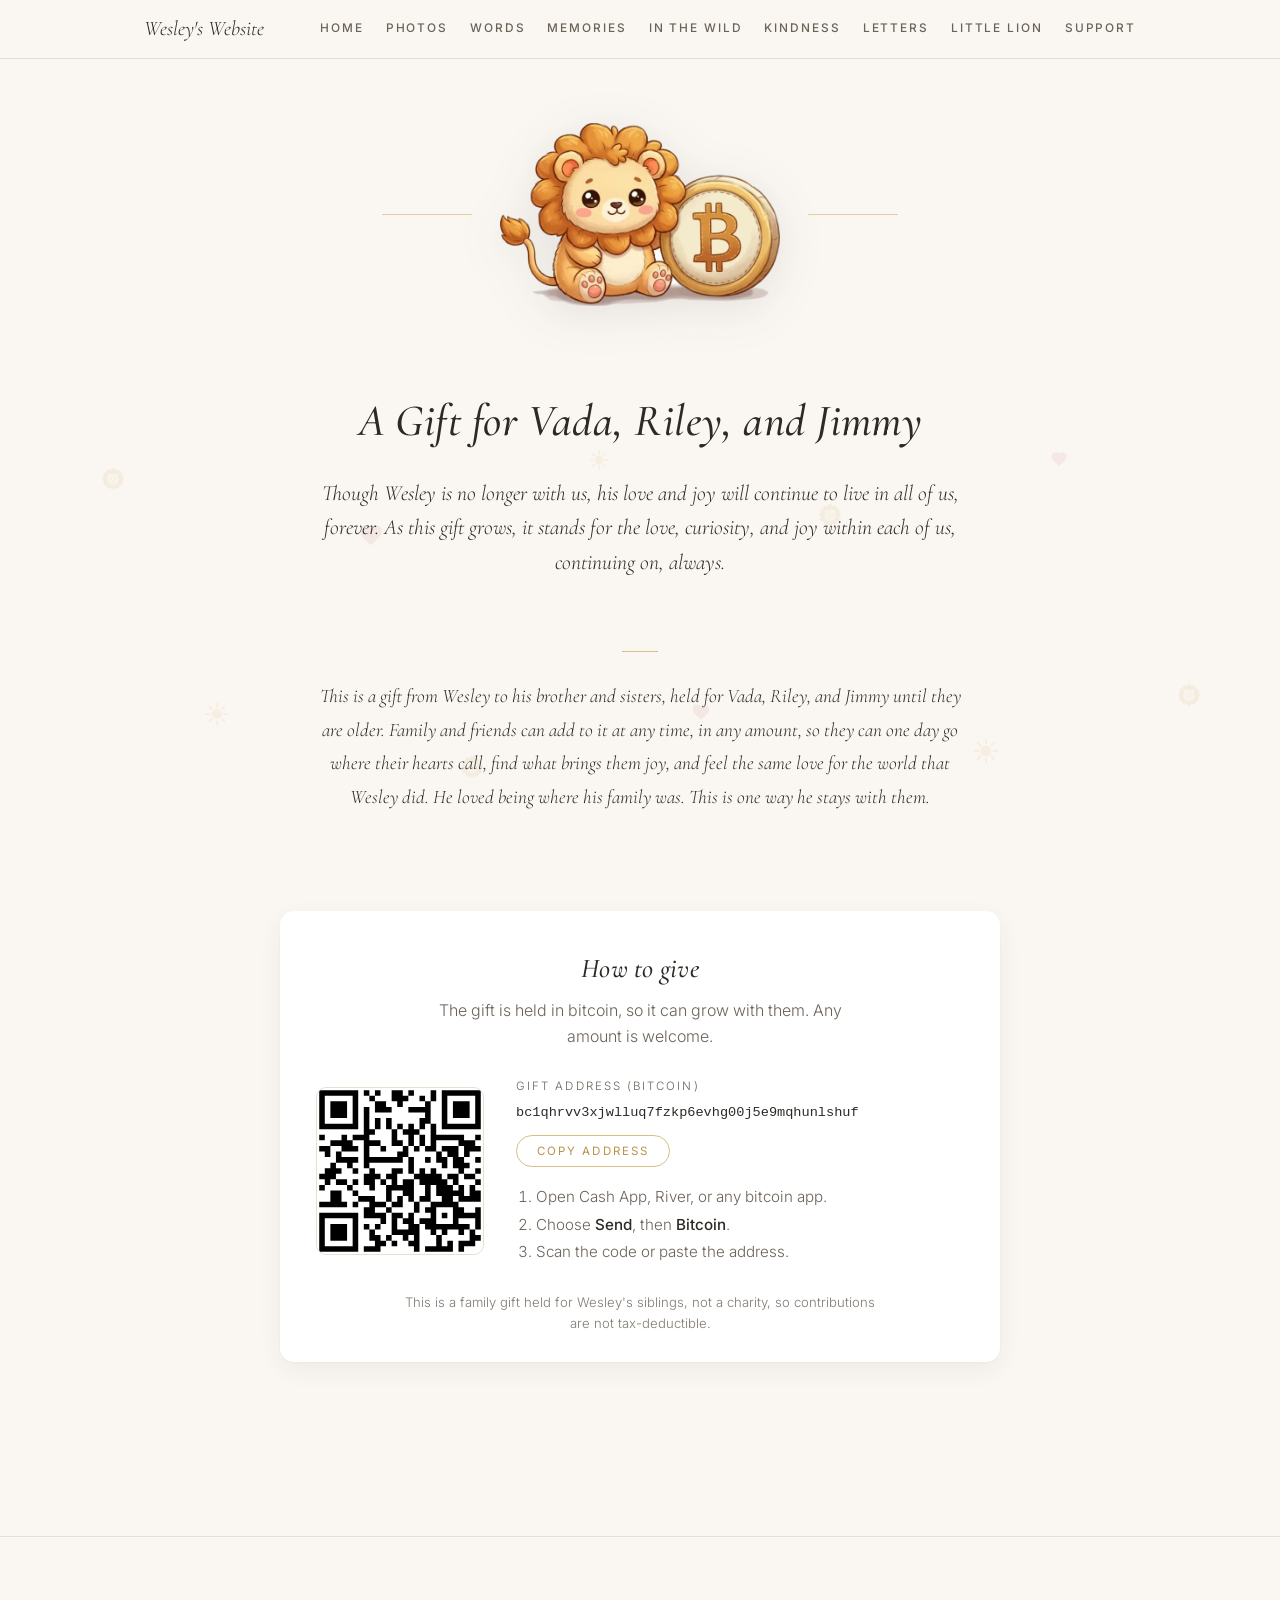
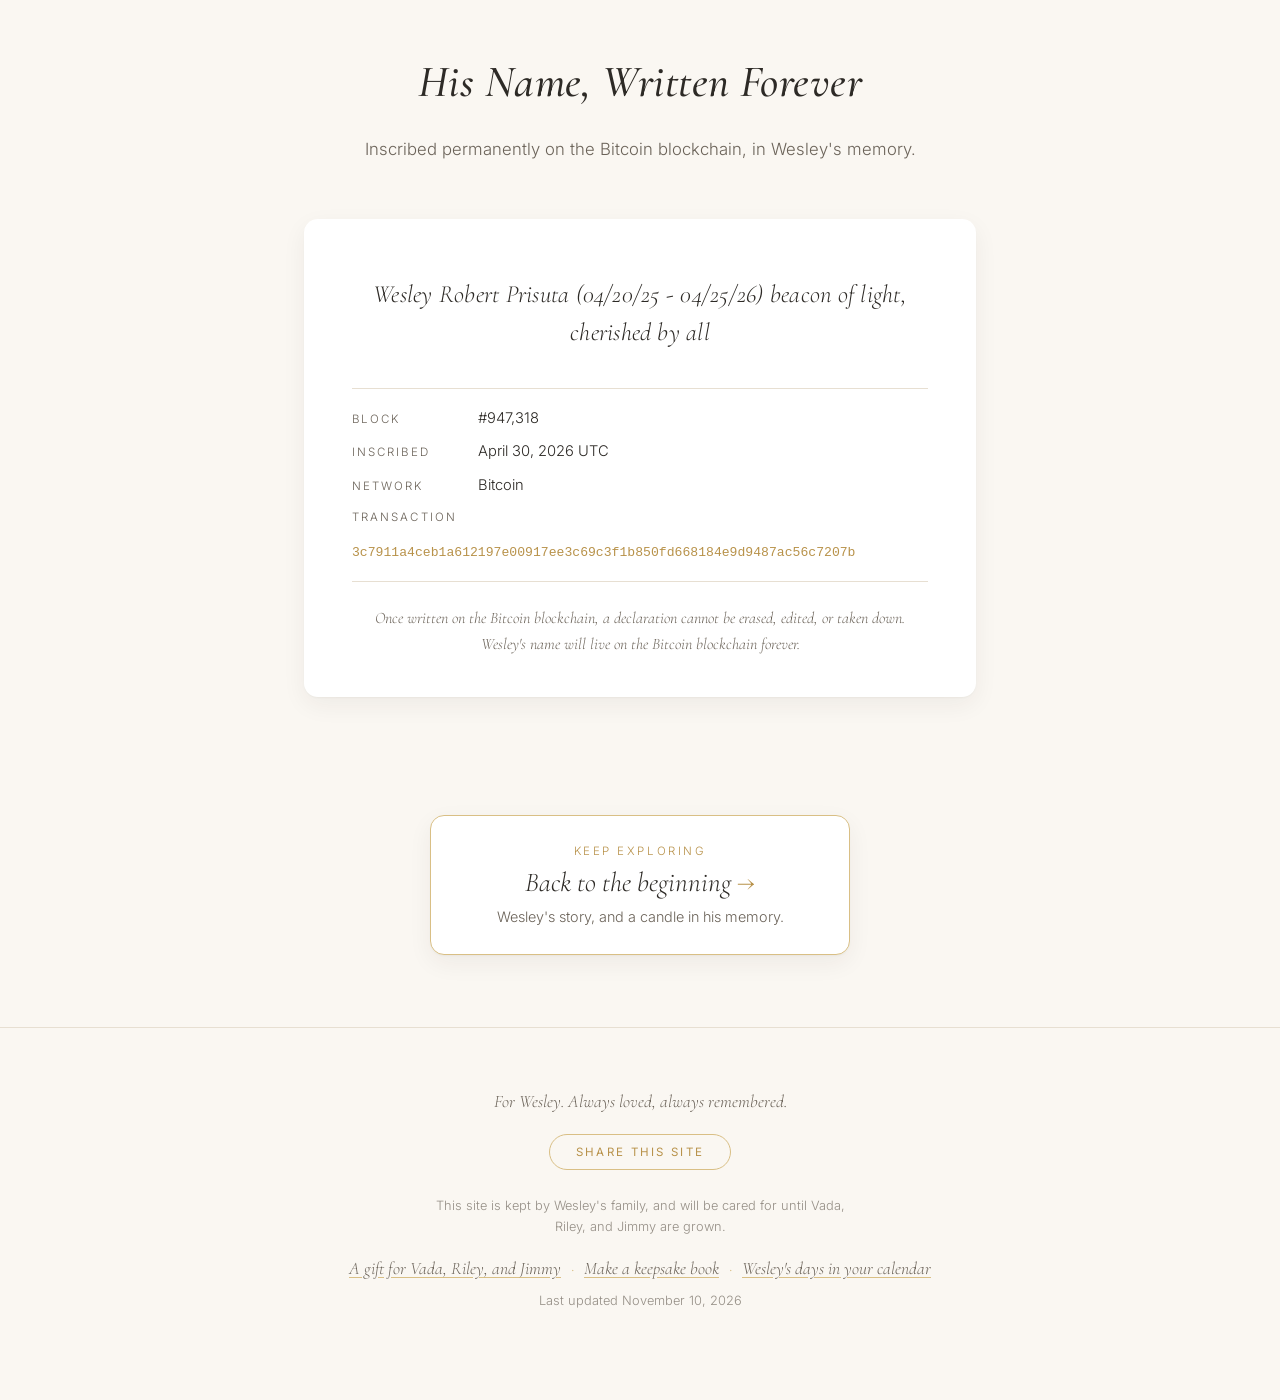
==== gift.html @ 619d04bd "Quiet the gift page and add kindness, letters, map, support, and keepsake - Wallet becomes 'A Gift f" ====
<!DOCTYPE html>
<html lang="en">
<head>
    <meta charset="UTF-8" />
    <meta name="viewport" content="width=device-width, initial-scale=1.0" />
    <title>A Gift for Vada, Riley, and Jimmy | Wesley's Website | In Loving Memory</title>
    <meta name="description" content="A gift from Wesley, held for his brother and sisters until they are older." />
    <!-- Family memorial with children's names: shared by link, kept out of search results. -->
    <meta name="robots" content="noindex, nofollow" />
    <link rel="icon" type="image/png" href="assets/favicon.png" />

    <!-- Open Graph (iMessage, Facebook, WhatsApp, etc.) -->
    <meta property="og:type" content="website" />
    <meta property="og:site_name" content="Wesley's Website" />
    <meta property="og:title" content="A Gift for Vada, Riley, and Jimmy | Wesley's Website | In Loving Memory" />
    <meta property="og:description" content="A gift from Wesley, held for his brother and sisters until they are older." />
    <meta property="og:image" content="https://wesleywallet.mcgreevyandrew.workers.dev/assets/og-image.png" />
    <meta property="og:image:width" content="1200" />
    <meta property="og:image:height" content="630" />
    <meta property="og:image:alt" content="A stuffed lion with the title Wesley's Website." />
    <meta property="og:url" content="https://wesleywallet.mcgreevyandrew.workers.dev/gift.html" />
    <meta name="twitter:card" content="summary_large_image" />
    <meta name="twitter:title" content="A Gift for Vada, Riley, and Jimmy | Wesley's Website | In Loving Memory" />
    <meta name="twitter:description" content="A gift from Wesley, held for his brother and sisters until they are older." />
    <meta name="twitter:image" content="https://wesleywallet.mcgreevyandrew.workers.dev/assets/og-image.png" />

    <link rel="preconnect" href="https://fonts.googleapis.com" />
    <link rel="preconnect" href="https://fonts.gstatic.com" crossorigin />
    <link href="https://fonts.googleapis.com/css2?family=Cormorant+Garamond:ital,wght@0,400;0,500;0,600;1,400;1,500&family=Inter:wght@300;400;500;600&display=swap" rel="stylesheet" />
    <link rel="stylesheet" href="styles.css" />
</head>
<body>
    <nav class="site-nav" aria-label="Site">
        <div class="site-nav-inner">
            <a class="site-nav-brand" href="index.html">Wesley's Website</a>
            <div class="site-nav-links">
                <a href="index.html" data-nav="home">Home</a>
                <a href="photos.html" data-nav="photos">Photos</a>
                <a href="words.html" data-nav="words">Words</a>
                <a href="memories.html" data-nav="memories">Memories</a>
                <a href="wild.html" data-nav="wild">In the Wild</a>
                <a href="kindness.html" data-nav="kindness">Kindness</a>
                <a href="letters.html" data-nav="letters">Letters</a>
                <a href="little-lion.html" data-nav="little-lion">Little Lion</a>
                <a href="support.html" data-nav="support">Support</a>
            </div>
        </div>
    </nav>

    <div class="lion-divider" aria-hidden="true">
        <img src="assets/logo.webp" alt="" class="lion-mark" />
    </div>

    <main class="page-main">
        <section id="gift-page" class="section wallet">
            <div class="container">
                <h2 class="section-title">A Gift for Vada, Riley, and Jimmy</h2>
                <p class="section-lede dedication">
                    Though Wesley is no longer with us, his love and joy will continue to live
                    in all of us, forever. As this gift grows, it stands for the love,
                    curiosity, and joy within each of us, continuing on, always.
                </p>
                <div class="wallet-purpose">
                    <p>
                        This is a gift from Wesley to his brother and sisters, held for Vada,
                        Riley, and Jimmy until they are older. Family and friends can add to it at
                        any time, in any amount, so they can one day go where their hearts call,
                        find what brings them joy, and feel the same love for the world that
                        Wesley did. He loved being where his family was. This is one way he stays
                        with them.
                    </p>
                </div>
                <p class="gift-count" id="gift-count" hidden></p>

                <div class="gift" id="gift">
                    <h3 class="gift-heading">How to give</h3>
                    <p class="gift-lede">
                        The gift is held in bitcoin, so it can grow with them. Any amount is welcome.
                    </p>
                    <div class="gift-body">
                        <a class="gift-qr" id="gift-qr" aria-label="Gift address QR code">
                            <span class="gift-qr-placeholder">QR code<br />coming soon</span>
                        </a>
                        <div class="gift-details">
                            <p class="gift-label">Gift address (bitcoin)</p>
                            <p class="gift-address" id="gift-address">The gift address will be added here soon.</p>
                            <button type="button" class="gift-copy" id="gift-copy" hidden>Copy address</button>
                            <ol class="gift-steps" id="gift-steps" hidden>
                                <li>Open Cash App, River, or any bitcoin app.</li>
                                <li>Choose <strong>Send</strong>, then <strong>Bitcoin</strong>.</li>
                                <li>Scan the code or paste the address.</li>
                            </ol>
                        </div>
                    </div>
                    <p class="gift-note">
                        This is a family gift held for Wesley's siblings, not a charity,
                        so contributions are not tax-deductible.
                    </p>
                </div>
            </div>
        </section>

        <section id="declaration" class="section declaration">
            <div class="container narrow">
                <h2 class="section-title">His Name, Written Forever</h2>
                <p class="section-lede">
                    Inscribed permanently on the Bitcoin blockchain, in Wesley's memory.
                </p>

                <div class="declaration-card">
                    <p class="declaration-text">
                        Wesley Robert Prisuta (04/20/25 - 04/25/26) beacon of light, cherished by all
                    </p>

                    <div class="declaration-meta">
                        <div class="meta-row">
                            <span class="meta-label">Block</span>
                            <span class="meta-value">#947,318</span>
                        </div>
                        <div class="meta-row">
                            <span class="meta-label">Inscribed</span>
                            <span class="meta-value">April 30, 2026 UTC</span>
                        </div>
                        <div class="meta-row">
                            <span class="meta-label">Network</span>
                            <span class="meta-value">Bitcoin</span>
                        </div>
                        <div class="meta-row">
                            <span class="meta-label">Transaction</span>
                            <a class="meta-value mono"
                               href="https://4evr.ink/tx/3c7911a4ceb1a612197e00917ee3c69c3f1b850fd668184e9d9487ac56c7207b"
                               target="_blank" rel="noopener">
                                3c7911a4ceb1a612197e00917ee3c69c3f1b850fd668184e9d9487ac56c7207b
                            </a>
                        </div>
                    </div>

                    <p class="declaration-note">
                        Once written on the Bitcoin blockchain, a declaration cannot be erased,
                        edited, or taken down. Wesley's name will live on the Bitcoin blockchain
                        forever.
                    </p>
                </div>
            </div>
        </section>

    </main>

    <nav class="next-page" aria-label="Next page">
        <a class="next-page-link" href="index.html">
            <span class="next-page-eyebrow">Keep exploring</span>
            <span class="next-page-title">Back to the beginning <span class="next-page-arrow" aria-hidden="true">&rarr;</span></span>
            <span class="next-page-text">Wesley's story, and a candle in his memory.</span>
        </a>
    </nav>

    <footer class="footer">
        <div class="container">
            <p>For Wesley. Always loved, always remembered.</p>
            <button type="button" class="share-btn" id="share-btn">Share this site</button>
            <p class="small about-site">
                This site is kept by Wesley's family, and will be cared for until
                Vada, Riley, and Jimmy are grown.
            </p>
            <p class="footer-links">
                <a href="gift.html">A gift for Vada, Riley, and Jimmy</a>
                <span aria-hidden="true">&middot;</span>
                <a href="keepsake.html">Make a keepsake book</a>
                <span aria-hidden="true">&middot;</span>
                <a href="assets/wesleys-days.ics" download>Wesley's days in your calendar</a>
            </p>
            <p class="small">Last updated November 10, 2026</p>
        </div>
    </footer>

    <div class="lightbox" id="lightbox" role="dialog" aria-label="Photo viewer" hidden>
        <button class="lightbox-close" id="lightbox-close" aria-label="Close photo">&times;</button>
        <img id="lightbox-img" alt="Wesley" />
    </div>

    <script src="assets/vendor/qrcode-generator-1.4.4.js"></script>
    <script src="script.js"></script>
</body>
</html>
---- styles.css ----
:root {
    --bg: #faf7f2;
    --bg-soft: #f3ede4;
    --ink: #2d2a26;
    --ink-soft: #6b6359;
    --line: #e7dfd2;
    --gold: #b8924a;
    --gold-soft: #d9bf85;
    --sage: #8a9a82;
    --shadow: 0 1px 2px rgba(45, 42, 38, 0.04), 0 8px 24px rgba(45, 42, 38, 0.06);
    --radius: 14px;
}

* {
    box-sizing: border-box;
}

html, body {
    margin: 0;
    padding: 0;
}

@media (prefers-reduced-motion: no-preference) {
    html {
        scroll-behavior: smooth;
    }
}

body {
    font-family: 'Inter', -apple-system, BlinkMacSystemFont, sans-serif;
    font-weight: 300;
    color: var(--ink);
    background: var(--bg);
    line-height: 1.6;
    -webkit-font-smoothing: antialiased;
    -moz-osx-font-smoothing: grayscale;
}

/* ---------- Floating background ---------- */
.floating-bg {
    position: fixed;
    inset: 0;
    overflow: hidden;
    pointer-events: none;
    z-index: 0;
}

.float-item {
    position: absolute;
    left: var(--x);
    top: var(--y);
    width: var(--s, 22px);
    height: var(--s, 22px);
    font-size: var(--s, 22px);
    color: var(--col, var(--gold-soft));
    opacity: 0.09;
    line-height: 1;
    display: flex;
    align-items: center;
    justify-content: center;
    animation: floatGently var(--r, 20s) ease-in-out infinite;
    animation-delay: var(--d, 0s);
}

.float-item svg {
    width: 100%;
    height: 100%;
    fill: currentColor;
}

.float-lion  { --col: #b8852a; }
.float-sun   { --col: #d9932f; }
.float-heart { --col: #c97070; opacity: 0.1; }

@keyframes floatGently {
    0%, 100% { transform: translate(0, 0) rotate(-4deg); }
    50%      { transform: translate(8px, -18px) rotate(4deg); }
}

@media (prefers-reduced-motion: reduce) {
    .float-item { animation: none; }
}

/* Keep content above the floating background */
.hero,
.lion-divider,
main,
.next-page,
.footer {
    position: relative;
    z-index: 1;
}

h1, h2, h3 {
    font-family: 'Cormorant Garamond', Georgia, serif;
    font-weight: 500;
    letter-spacing: 0.01em;
    margin: 0;
}

a {
    color: var(--gold);
    text-decoration: none;
}

a:hover {
    color: var(--ink);
}

.container {
    width: 100%;
    max-width: 1040px;
    margin: 0 auto;
    padding: 0 24px;
}

.container.narrow {
    max-width: 720px;
}

/* ---------- Hero ---------- */
.hero {
    min-height: 92vh;
    display: flex;
    align-items: center;
    justify-content: center;
    text-align: center;
    background:
        radial-gradient(ellipse at 50% 30%, #fff 0%, var(--bg) 60%),
        var(--bg);
    padding: 80px 24px;
    position: relative;
}

.hero-inner {
    max-width: 640px;
}

.lion-divider {
    display: flex;
    align-items: center;
    justify-content: center;
    gap: 28px;
    padding: 64px 24px;
    background: var(--bg);
}

.lion-divider::before,
.lion-divider::after {
    content: "";
    flex: 0 1 90px;
    height: 1px;
    background: var(--gold-soft);
    opacity: 0.7;
}

.lion-mark {
    display: block;
    width: 280px;
    max-width: 80vw;
    height: auto;
    flex: 0 0 auto;
    filter: drop-shadow(0 8px 22px rgba(45, 42, 38, 0.1));
}

@media (max-width: 600px) {
    .lion-divider { padding: 48px 16px; gap: 18px; }
    .lion-mark { width: 220px; }
    .lion-divider::before,
    .lion-divider::after { flex: 0 1 30px; }
}

.hero-photo {
    width: 100%;
    max-width: 320px;
    margin: 0 auto 36px;
    border-radius: var(--radius);
    overflow: hidden;
    box-shadow: 0 12px 36px rgba(45, 42, 38, 0.14), 0 2px 6px rgba(45, 42, 38, 0.06);
    background: var(--bg-soft);
}

.hero-photo img {
    display: block;
    width: 100%;
    height: auto;
}

@media (max-width: 600px) {
    .hero-photo { max-width: 240px; margin-bottom: 28px; }
}

.brand-mark {
    text-transform: uppercase;
    letter-spacing: 0.32em;
    font-size: 0.92rem;
    font-weight: 500;
    color: var(--gold);
    margin: 0 0 36px;
}

.eyebrow {
    text-transform: uppercase;
    letter-spacing: 0.28em;
    font-size: 0.78rem;
    color: var(--ink-soft);
    margin: 0 0 18px;
}

@media (max-width: 600px) {
    .brand-mark { font-size: 0.82rem; letter-spacing: 0.28em; margin-bottom: 28px; }
}

.name {
    font-size: clamp(3.4rem, 10vw, 6rem);
    font-style: italic;
    color: var(--ink);
    line-height: 1;
    margin: 0 0 22px;
}

.dates {
    font-family: 'Cormorant Garamond', serif;
    font-size: 1.4rem;
    color: var(--ink-soft);
    margin: 0 0 18px;
    letter-spacing: 0.04em;
}

.dash {
    display: inline-block;
    margin: 0 14px;
    color: var(--gold);
}

.age {
    font-style: italic;
    color: var(--ink-soft);
    font-size: 1.05rem;
    margin: 0;
}

.scroll-cue {
    position: absolute;
    bottom: 36px;
    left: 50%;
    transform: translateX(-50%);
    color: var(--gold);
    font-size: 1.4rem;
    opacity: 0.7;
    animation: float 2.4s ease-in-out infinite;
}

@keyframes float {
    0%, 100% { transform: translate(-50%, 0); }
    50% { transform: translate(-50%, 8px); }
}

/* ---------- Sections ---------- */
.section {
    padding: 110px 0;
    border-top: 1px solid var(--line);
}

.section-title {
    font-size: clamp(2rem, 5vw, 2.8rem);
    font-style: italic;
    text-align: center;
    margin-bottom: 18px;
}

.section-lede {
    text-align: center;
    color: var(--ink-soft);
    max-width: 580px;
    margin: 0 auto 56px;
    font-size: 1.05rem;
}

.section-lede.dedication {
    font-family: 'Cormorant Garamond', Georgia, serif;
    font-style: italic;
    font-size: 1.35rem;
    line-height: 1.6;
    color: var(--ink);
    max-width: 660px;
    margin-bottom: 64px;
}

/* ---------- Gift ---------- */
.wallet-purpose {
    max-width: 680px;
    margin: 36px auto 64px;
    text-align: center;
    padding: 8px 8px 32px;
    position: relative;
}

.wallet-purpose::before {
    content: "";
    display: block;
    width: 36px;
    height: 1px;
    background: var(--gold-soft);
    margin: 0 auto 28px;
}

.wallet-purpose p {
    font-family: 'Cormorant Garamond', Georgia, serif;
    font-style: italic;
    font-size: 1.2rem;
    line-height: 1.75;
    color: var(--ink);
    margin: 0;
}

.wallet-purpose strong {
    color: var(--gold);
    font-weight: 500;
}

.gift-count {
    text-align: center;
    margin: -36px 0 48px;
    font-family: 'Cormorant Garamond', Georgia, serif;
    font-style: italic;
    font-size: 1.2rem;
    color: var(--gold);
}

/* ---------- Gallery ---------- */
.gallery {
    background: var(--bg-soft);
}

.photo-grid {
    display: flex;
    align-items: flex-start;
    gap: 18px;
}

.photo-col {
    flex: 1 1 0;
    min-width: 0;
    display: flex;
    flex-direction: column;
    gap: 20px;
}

@media (max-width: 720px) {
    .photo-grid { gap: 12px; }
    .photo-col { gap: 14px; }
}

.photo-count {
    text-align: center;
    margin: -8px 0 28px;
    font-family: 'Cormorant Garamond', Georgia, serif;
    font-style: italic;
    font-size: 1.15rem;
    color: var(--gold);
}

.photo {
    position: relative;
    margin: 0;
    cursor: zoom-in;
    border-radius: var(--radius);
    overflow: hidden;
    background: #fff;
    box-shadow: var(--shadow);
    display: block;
    transition: transform 0.35s ease, box-shadow 0.35s ease;
    transform-origin: center;
}

.photo img,
.photo video {
    width: 100%;
    height: auto;
    display: block;
}

.photo--video {
    background: #000;
}

/* Vary tilt and corner shape so the wall feels organic, not gridded */
.photo.v1 { transform: rotate(-3deg);   border-radius: 18px; }
.photo.v2 { transform: rotate(1.6deg);  border-radius: 6px; }
.photo.v3 { transform: rotate(-1.4deg); aspect-ratio: 1 / 1; border-radius: 50%; }
.photo.v4 { transform: rotate(3.6deg);  border-radius: 14px 32px 14px 32px; }
.photo.v5 { transform: rotate(-2.6deg); border-radius: 28px; }
.photo.v6 { transform: rotate(1deg);    border-radius: 8px; }
.photo.v7 { transform: rotate(-3.4deg); aspect-ratio: 1 / 1; border-radius: 50%; }
.photo.v8 { transform: rotate(2.8deg);  border-radius: 32px 8px 32px 8px; }

/* Circular tiles: make the image fill the square and bias the crop toward
   the upper-middle so most faces stay inside the circle */
.photo.v3 img,
.photo.v3 video,
.photo.v7 img,
.photo.v7 video {
    width: 100%;
    height: 100%;
    object-fit: cover;
    object-position: center 30%;
}

/* Lift and straighten on hover so the photo is easier to see */
.photo-grid .photo:hover {
    transform: rotate(0) scale(1.04);
    box-shadow: 0 18px 38px rgba(45, 42, 38, 0.18);
    z-index: 5;
    position: relative;
}

.photo.is-missing {
    display: none;
}

.gallery-empty {
    text-align: center;
    color: var(--ink-soft);
    font-family: 'Cormorant Garamond', Georgia, serif;
    font-style: italic;
    font-size: 1.1rem;
    padding: 48px 0;
}

/* ---------- Featured photo (framed, above the wall) ---------- */
.featured-photo {
    max-width: 640px;
    margin: 160px auto 72px;
}

.featured-photo-frame img {
    cursor: zoom-in;
}

.featured-photo-frame {
    position: relative;
    background: #fff;
    padding: 16px;
    border-radius: 4px;
    box-shadow:
        0 2px 4px rgba(45, 42, 38, 0.06),
        0 24px 56px rgba(45, 42, 38, 0.18);
}

.featured-photo-frame::before {
    content: "";
    position: absolute;
    inset: 8px;
    border: 1px solid var(--gold-soft);
    pointer-events: none;
    border-radius: 2px;
}

.featured-photo-frame img {
    display: block;
    width: 100%;
    height: auto;
    border-radius: 2px;
}

@media (max-width: 600px) {
    .featured-photo { margin-top: 56px; }
    .featured-photo-frame { padding: 12px; }
    .featured-photo-frame::before { inset: 6px; }
}

/* ---------- Story / Memories ---------- */
.story-placeholder {
    text-align: center;
    color: var(--ink-soft);
    font-style: italic;
    font-family: 'Cormorant Garamond', serif;
    font-size: 1.2rem;
    padding: 60px 20px;
    border: 1px dashed var(--line);
    border-radius: var(--radius);
}

.story-content {
    font-family: 'Cormorant Garamond', Georgia, serif;
    font-size: 1.25rem;
    line-height: 1.75;
    color: var(--ink);
}

.story-content p {
    margin: 0 0 1.4em;
}

.story-content p:first-of-type::first-letter {
    font-size: 3.2rem;
    float: left;
    line-height: 1;
    padding: 6px 10px 0 0;
    color: var(--gold);
    font-style: italic;
}

/* ---------- Eulogy ---------- */
.eulogy-content {
    background: #fff;
    padding: 56px 56px 48px;
    border-radius: var(--radius);
    box-shadow: var(--shadow);
    font-family: 'Cormorant Garamond', Georgia, serif;
    font-size: 1.2rem;
    line-height: 1.8;
    color: var(--ink);
}

.eulogy-content p {
    margin: 0 0 1.4em;
}

.eulogy-opener {
    font-style: italic;
    font-size: 2rem;
    color: var(--gold);
    text-align: center;
    margin: 0 0 1.6em !important;
    letter-spacing: 0.04em;
}

.eulogy-shift {
    font-style: italic;
    font-size: 1.35rem;
    color: var(--gold);
    margin-top: 1.8em !important;
    margin-bottom: 0.6em !important;
}

.eulogy-signoff {
    text-align: right;
    font-style: italic;
    color: var(--ink-soft);
    margin-top: 2.4em !important;
    line-height: 1.5;
}

@media (max-width: 600px) {
    .eulogy-content {
        padding: 36px 28px 32px;
        font-size: 1.08rem;
        line-height: 1.75;
    }
    .eulogy-opener { font-size: 1.6rem; }
    .eulogy-shift { font-size: 1.2rem; }
}

/* ---------- Reading (Grief Is Like Glitter) ---------- */
.reading-content {
    background: #fff;
    padding: 56px 56px 48px;
    border-radius: var(--radius);
    box-shadow: var(--shadow);
    font-family: 'Cormorant Garamond', Georgia, serif;
    font-size: 1.2rem;
    line-height: 1.85;
    color: var(--ink);
}

.reading-content p {
    margin: 0 0 1.4em;
}

.reading-signoff {
    text-align: center;
    font-style: italic;
    color: var(--gold);
    font-size: 1.15rem;
    margin-top: 2.4em !important;
    line-height: 1.55;
}

/* Poem variant of the reading card */
.reading-poem {
    text-align: center;
}

.reading-poem p {
    margin: 0 0 1.8em;
    line-height: 1.75;
}

.reading-poem .refrain {
    color: var(--gold);
    font-style: italic;
}

@media (max-width: 600px) {
    .reading-content {
        padding: 36px 28px 32px;
        font-size: 1.08rem;
        line-height: 1.8;
    }
    .reading-signoff { font-size: 1.05rem; }
}

/* ---------- Declaration ---------- */
.declaration-card {
    background: #fff;
    border-radius: var(--radius);
    padding: 48px 48px 40px;
    box-shadow: var(--shadow);
}

.declaration-text {
    font-family: 'Cormorant Garamond', Georgia, serif;
    font-style: italic;
    font-size: 1.55rem;
    line-height: 1.55;
    color: var(--ink);
    text-align: center;
    margin: 8px 0 36px;
    letter-spacing: 0.01em;
}

@media (max-width: 600px) {
    .declaration-text {
        font-size: 1.25rem;
    }
}

.declaration-meta {
    border-top: 1px solid var(--line);
    border-bottom: 1px solid var(--line);
    padding: 18px 0;
    display: flex;
    flex-direction: column;
    gap: 10px;
    margin-bottom: 24px;
}

.meta-row {
    display: flex;
    gap: 16px;
    align-items: baseline;
    flex-wrap: wrap;
}

.meta-label {
    font-size: 0.72rem;
    text-transform: uppercase;
    letter-spacing: 0.18em;
    color: var(--ink-soft);
    flex-shrink: 0;
    min-width: 110px;
}

.meta-value {
    font-size: 0.92rem;
    color: var(--ink);
    word-break: break-all;
}

.meta-value.mono {
    font-family: 'SF Mono', Menlo, Consolas, monospace;
    font-size: 0.82rem;
    color: var(--gold);
}

.meta-value.mono:hover {
    color: var(--ink);
}

.declaration-note {
    font-family: 'Cormorant Garamond', Georgia, serif;
    font-style: italic;
    font-size: 1rem;
    color: var(--ink-soft);
    text-align: center;
    margin: 0;
    line-height: 1.6;
}

@media (max-width: 600px) {
    .declaration-card {
        padding: 32px 24px 28px;
    }
    .declaration-text {
        font-size: 1.1rem;
    }
}

/* ---------- Light a candle ---------- */
.candle-stage {
    display: flex;
    justify-content: center;
    margin: 48px 0 8px;
    position: relative;
}

.candle-btn {
    background: none;
    border: 0;
    padding: 0;
    cursor: pointer;
    position: relative;
    transition: transform 0.2s ease;
    border-radius: 6px;
}

.candle-btn:hover {
    transform: translateY(-2px);
}

.candle-btn:focus-visible {
    outline: 2px solid var(--gold);
    outline-offset: 6px;
}

.candle-svg {
    width: 110px;
    height: 200px;
    display: block;
    position: relative;
    z-index: 1;
}

.candle-flame {
    opacity: 0;
    transform-origin: 40px 38px;
    transform: scale(0.5);
    transition: opacity 0.6s ease, transform 0.6s ease;
}

.candle-btn.lit .candle-flame {
    opacity: 1;
    transform: scale(1);
    animation: flameFlicker 2.6s ease-in-out infinite;
}

.candle-btn.lit::before {
    content: "";
    position: absolute;
    inset: -60px -60px 40px;
    background: radial-gradient(circle at 50% 30%, rgba(255, 184, 74, 0.32), transparent 65%);
    pointer-events: none;
    z-index: 0;
    animation: glowPulse 4s ease-in-out infinite;
}

@keyframes flameFlicker {
    0%, 100% { transform: scale(1) rotate(-1deg); }
    25%      { transform: scale(1.05, 1.08) rotate(1.5deg); }
    50%      { transform: scale(0.97, 0.98) rotate(-1deg); }
    75%      { transform: scale(1.04, 1.05) rotate(2deg); }
}

@keyframes glowPulse {
    0%, 100% { opacity: 0.9; }
    50%      { opacity: 0.6; }
}

@media (prefers-reduced-motion: reduce) {
    .candle-btn.lit .candle-flame,
    .candle-btn.lit::before { animation: none; }
}

.candle-status {
    text-align: center;
    font-family: 'Cormorant Garamond', Georgia, serif;
    font-style: italic;
    color: var(--ink-soft);
    font-size: 1.15rem;
    margin: 24px 0 0;
}

.candle-btn.lit ~ .candle-status,
.candle-status.is-lit {
    color: var(--gold);
}

.candle-count {
    text-align: center;
    margin: 12px 0 0;
    color: var(--ink-soft);
    font-family: 'Cormorant Garamond', Georgia, serif;
    font-style: italic;
    font-size: 1.05rem;
    letter-spacing: 0.01em;
}

.candle-count-number {
    color: var(--gold);
    font-weight: 500;
    font-size: 1.15rem;
}

/* ---------- Letters for Later ---------- */
.letters-list {
    display: grid;
    gap: 18px;
    margin-top: 36px;
}

.letter-card {
    background: #fff;
    border: 1px solid var(--line);
    border-radius: var(--radius);
    padding: 32px;
    box-shadow: var(--shadow);
    position: relative;
}

.letter-card.locked {
    background: var(--bg-soft);
    text-align: center;
    border-style: dashed;
    border-color: var(--gold-soft);
}

.letter-meta {
    font-size: 0.72rem;
    text-transform: uppercase;
    letter-spacing: 0.2em;
    color: var(--ink-soft);
    margin: 0 0 8px;
}

.letter-title {
    font-family: 'Cormorant Garamond', Georgia, serif;
    font-style: italic;
    font-size: 1.7rem;
    color: var(--ink);
    margin: 0 0 16px;
    font-weight: 500;
}

.letter-seal {
    font-size: 2.6rem;
    color: var(--gold);
    line-height: 1;
    margin-bottom: 14px;
}

.letter-countdown {
    font-family: 'Cormorant Garamond', Georgia, serif;
    font-style: italic;
    color: var(--gold);
    font-size: 1.05rem;
    margin: 0;
}

.letter-countdown-small {
    color: var(--ink-soft);
    font-size: 0.9rem;
    margin: 4px 0 0;
}

.letter-body {
    font-family: 'Cormorant Garamond', Georgia, serif;
    font-size: 1.18rem;
    line-height: 1.75;
    color: var(--ink);
    white-space: pre-line;
    margin: 0;
}

.letter-signature {
    font-style: italic;
    color: var(--ink-soft);
    margin: 18px 0 0;
    text-align: right;
    font-family: 'Cormorant Garamond', Georgia, serif;
}

.letters-empty {
    text-align: center;
    color: var(--ink-soft);
    font-style: italic;
    font-family: 'Cormorant Garamond', Georgia, serif;
    font-size: 1.05rem;
    padding: 40px 0;
    margin: 0;
}

.letters-empty code {
    font-family: 'SF Mono', Menlo, Consolas, monospace;
    font-size: 0.85em;
    background: var(--bg-soft);
    padding: 2px 6px;
    border-radius: 4px;
}

/* ---------- Memory Wall ---------- */
.memory-list {
    display: grid;
    gap: 18px;
    margin-bottom: 56px;
}

.memory-list:empty {
    display: none;
}

.memory-card {
    background: #fff;
    border-radius: var(--radius);
    padding: 24px 28px;
    box-shadow: var(--shadow);
}

.memory-author {
    font-family: 'Cormorant Garamond', Georgia, serif;
    font-style: italic;
    font-size: 1.25rem;
    color: var(--gold);
    margin: 0 0 10px;
}

.memory-body {
    font-family: 'Cormorant Garamond', Georgia, serif;
    font-size: 1.12rem;
    line-height: 1.7;
    color: var(--ink);
    margin: 0;
}

.memory-date {
    font-size: 0.72rem;
    text-transform: uppercase;
    letter-spacing: 0.18em;
    color: var(--ink-soft);
    margin: 14px 0 0;
}

.memory-form {
    background: #fff;
    padding: 32px;
    border-radius: var(--radius);
    box-shadow: var(--shadow);
    display: grid;
    gap: 18px;
}

.memory-form label {
    display: grid;
    gap: 6px;
}

.memory-form label > span {
    font-size: 0.72rem;
    text-transform: uppercase;
    letter-spacing: 0.18em;
    color: var(--ink-soft);
}

.memory-form input,
.memory-form textarea,
.memory-form select {
    font-family: inherit;
    font-size: 1rem;
    padding: 12px 14px;
    border: 1px solid var(--line);
    border-radius: 6px;
    background: var(--bg);
    color: var(--ink);
    resize: vertical;
    width: 100%;
}

.memory-form input:focus,
.memory-form textarea:focus,
.memory-form select:focus {
    outline: none;
    border-color: var(--gold);
    box-shadow: 0 0 0 3px rgba(184, 146, 74, 0.15);
}

.memory-form button {
    font-family: 'Inter', sans-serif;
    font-size: 0.78rem;
    padding: 14px 32px;
    background: var(--gold);
    color: #fff;
    border: 0;
    border-radius: 999px;
    cursor: pointer;
    letter-spacing: 0.22em;
    text-transform: uppercase;
    justify-self: center;
    transition: background 0.2s ease, transform 0.1s ease;
    font-weight: 500;
}

.memory-form button:hover:not(:disabled) {
    background: var(--ink);
}

.memory-form button:active {
    transform: scale(0.98);
}

.memory-form button:disabled {
    opacity: 0.5;
    cursor: not-allowed;
}

.form-note {
    text-align: center;
    color: var(--ink-soft);
    font-size: 0.85rem;
    margin: 0;
    font-style: italic;
    font-family: 'Cormorant Garamond', Georgia, serif;
}

.form-pending,
.form-success {
    text-align: center;
    color: var(--ink-soft);
    font-family: 'Cormorant Garamond', Georgia, serif;
    font-style: italic;
    font-size: 1.2rem;
    padding: 28px;
    background: var(--bg-soft);
    border-radius: var(--radius);
    margin: 0;
}

.form-success {
    color: var(--sage);
}

/* ---------- Sunsets for Wesley ---------- */
.sunsets {
    background:
        linear-gradient(180deg, rgba(244, 196, 140, 0.16) 0%, rgba(232, 160, 120, 0.08) 55%, transparent 100%);
}

.sunset-count {
    text-align: center;
    font-family: 'Cormorant Garamond', Georgia, serif;
    font-style: italic;
    font-size: 1.15rem;
    color: var(--gold);
    margin: -32px 0 32px;
}

.sunset-grid {
    display: grid;
    grid-template-columns: repeat(auto-fit, minmax(180px, 220px));
    justify-content: center;
    gap: 8px;
    max-width: 920px;
    margin: 0 auto;
}

.sunset {
    margin: 0;
    aspect-ratio: 1 / 1;
    overflow: hidden;
    border-radius: 8px;
    background: var(--bg-soft);
    box-shadow: var(--shadow);
}

.sunset img {
    width: 100%;
    height: 100%;
    object-fit: cover;
    display: block;
    cursor: zoom-in;
    transition: transform 0.4s ease;
}

.sunset:hover img {
    transform: scale(1.05);
}

.sunset.is-missing {
    display: none;
}

.sunset-empty {
    text-align: center;
    color: var(--ink-soft);
    font-family: 'Cormorant Garamond', Georgia, serif;
    font-style: italic;
    font-size: 1.1rem;
    margin: 0;
}

.sunset-empty[hidden] {
    display: none;
}

@media (max-width: 600px) {
    .sunset-grid { grid-template-columns: repeat(2, 1fr); gap: 6px; }
    .sunset { border-radius: 6px; }
}

.form-success p {
    margin: 0 0 10px;
}

.form-fallback {
    font-family: 'Inter', sans-serif;
    font-style: normal;
    font-size: 0.88rem;
    color: var(--ink-soft);
}

.form-address {
    color: var(--ink);
    word-break: break-all;
}

.form-success .gift-copy {
    margin: 6px 0 0;
}

/* ---------- Add to Wesley's Gift ---------- */
.gift {
    max-width: 720px;
    margin: 0 auto 64px;
    background: #fff;
    border-radius: var(--radius);
    box-shadow: var(--shadow);
    padding: 36px 36px 28px;
    text-align: center;
}

.gift-heading {
    font-family: 'Cormorant Garamond', Georgia, serif;
    font-style: italic;
    font-size: 1.7rem;
    color: var(--ink);
    margin: 0 0 8px;
}

.gift-lede {
    color: var(--ink-soft);
    margin: 0 auto 28px;
    max-width: 460px;
}

.gift-body {
    display: flex;
    gap: 32px;
    align-items: center;
    justify-content: center;
    text-align: left;
}

.gift-qr {
    flex: 0 0 168px;
    width: 168px;
    height: 168px;
    border-radius: 10px;
    background: var(--bg);
    border: 1px solid var(--line);
    display: flex;
    align-items: center;
    justify-content: center;
    overflow: hidden;
}

.gift-qr svg {
    width: 100%;
    height: 100%;
    display: block;
}

.gift-qr-placeholder {
    font-family: 'Cormorant Garamond', Georgia, serif;
    font-style: italic;
    color: var(--ink-soft);
    text-align: center;
    line-height: 1.4;
}

.gift-details {
    flex: 1 1 auto;
    min-width: 0;
}

.gift-label {
    font-size: 0.72rem;
    text-transform: uppercase;
    letter-spacing: 0.18em;
    color: var(--ink-soft);
    margin: 0 0 6px;
}

.gift-address {
    font-family: 'Cormorant Garamond', Georgia, serif;
    font-style: italic;
    color: var(--ink-soft);
    font-size: 1.05rem;
    margin: 0 0 12px;
    word-break: break-all;
}

.gift-address.is-set {
    font-family: 'SF Mono', Menlo, Consolas, monospace;
    font-style: normal;
    font-size: 0.85rem;
    color: var(--ink);
}

.gift-copy {
    font-family: 'Inter', sans-serif;
    font-size: 0.72rem;
    letter-spacing: 0.18em;
    text-transform: uppercase;
    color: var(--gold);
    background: none;
    border: 1px solid var(--gold-soft);
    border-radius: 999px;
    padding: 8px 20px;
    cursor: pointer;
    margin-bottom: 16px;
    transition: all 0.2s ease;
}

.gift-copy:hover {
    background: var(--gold);
    border-color: var(--gold);
    color: #fff;
}

.gift-steps {
    margin: 0;
    padding-left: 20px;
    color: var(--ink-soft);
    font-size: 0.95rem;
    line-height: 1.8;
}

.gift-steps strong {
    color: var(--ink);
    font-weight: 500;
}

.gift-note {
    margin: 26px auto 0;
    max-width: 480px;
    font-size: 0.82rem;
    color: var(--ink-soft);
    opacity: 0.85;
}

@media (max-width: 600px) {
    .gift { padding: 28px 20px 22px; }
    .gift-body { flex-direction: column; text-align: center; gap: 20px; }
    .gift-steps { text-align: left; display: inline-block; }
}

/* ---------- Submission forms (shared) ---------- */
/* Keep in-page jumps from landing under the sticky menu */
section,
.form-success {
    scroll-margin-top: 90px;
}

.hp-field {
    position: absolute;
    left: -9999px;
    width: 1px;
    height: 1px;
    opacity: 0;
}

.form-note.form-error {
    color: #a85a4a;
}

.memory-form label > span em {
    text-transform: none;
    letter-spacing: 0;
    font-style: italic;
    opacity: 0.8;
}

.upload-form .sunset-pick {
    min-height: 200px;
}

.upload-lede {
    text-align: center;
    color: var(--ink-soft);
    margin: -6px 0 0;
}

#photo-form {
    max-width: 560px;
    margin: 72px auto 0;
}

.sunset-form {
    max-width: 560px;
    margin: 48px auto 0;
}

.sunset-form-title {
    font-family: 'Cormorant Garamond', Georgia, serif;
    font-style: italic;
    font-size: 1.6rem;
    text-align: center;
    margin: 0;
}

.sunset-pick {
    position: relative;
    display: flex !important;
    align-items: center;
    justify-content: center;
    min-height: 180px;
    border: 1.5px dashed var(--gold-soft);
    border-radius: var(--radius);
    background: linear-gradient(135deg, rgba(244, 196, 140, 0.18), rgba(201, 112, 106, 0.1));
    cursor: pointer;
    overflow: hidden;
    transition: border-color 0.2s ease;
}

.sunset-pick:hover {
    border-color: var(--gold);
}

.sunset-pick input[type="file"] {
    position: absolute;
    inset: 0;
    opacity: 0;
    cursor: pointer;
}

.sunset-preview {
    position: absolute;
    inset: 0;
    width: 100%;
    height: 100%;
    object-fit: cover;
}

.sunset-pick-text {
    position: relative;
    font-family: 'Inter', sans-serif;
    font-size: 0.78rem !important;
    font-weight: 500;
    letter-spacing: 0.18em !important;
    text-transform: uppercase;
    color: #fff !important;
    background: linear-gradient(135deg, #e0954f, #c9706a);
    padding: 12px 26px;
    border-radius: 999px;
    box-shadow: 0 8px 22px rgba(201, 112, 106, 0.25);
    pointer-events: none;
}

.sunset-form button[type="submit"] {
    background: linear-gradient(135deg, #e0954f, #c9706a);
}

.sunset-form button[type="submit"]:hover:not(:disabled) {
    background: var(--ink);
}

/* ---------- Little Lion Family Co. page ---------- */
.ll-logo {
    display: block;
    width: 160px;
    margin: 0 auto 24px;
}

.ll-logo img {
    display: block;
    width: 100%;
    height: auto;
}

/* No decorative drop cap here: it turns a leading "[" into a giant glyph */
.little-lion-story .story-content p:first-of-type::first-letter {
    font-size: inherit;
    float: none;
    padding: 0;
    color: inherit;
    font-style: inherit;
    line-height: inherit;
}

.ll-tagline {
    text-align: center;
    font-family: 'Cormorant Garamond', Georgia, serif;
    font-size: 1.25rem;
    color: var(--ink);
    max-width: 560px;
    margin: -28px auto 0;
}

.ll-offer {
    cursor: default;
}

.ll-offer:hover {
    transform: none;
}

.ll-quote {
    margin: 36px auto 0;
    max-width: 600px;
    padding: 28px 32px;
    background: #fff;
    border-left: 3px solid var(--gold);
    border-radius: 0 var(--radius) var(--radius) 0;
    box-shadow: var(--shadow);
}

.ll-quote p {
    margin: 0 0 12px;
    font-family: 'Cormorant Garamond', Georgia, serif;
    font-style: italic;
    font-size: 1.35rem;
    line-height: 1.6;
    color: var(--ink);
}

.ll-quote cite {
    font-style: normal;
    font-size: 0.78rem;
    letter-spacing: 0.18em;
    text-transform: uppercase;
    color: var(--gold);
}

.ll-icon {
    font-size: 1.5rem;
    color: var(--gold);
    line-height: 1;
}

.ll-book {
    cursor: pointer;
}

.ll-book:hover {
    transform: translateY(-3px);
}

.ll-link {
    margin-top: auto;
    padding-top: 6px;
    font-size: 0.78rem;
    letter-spacing: 0.08em;
    color: var(--gold);
}

.ll-note {
    text-align: center;
    color: var(--ink-soft);
    font-size: 0.9rem;
    margin: 28px auto 0;
    max-width: 520px;
}

.ll-actions {
    display: flex;
    gap: 14px;
    justify-content: center;
    flex-wrap: wrap;
}

.ll-btn {
    display: inline-block;
    font-family: 'Inter', sans-serif;
    font-size: 0.78rem;
    font-weight: 500;
    letter-spacing: 0.2em;
    text-transform: uppercase;
    color: #fff;
    background: var(--gold);
    padding: 14px 30px;
    border-radius: 999px;
}

.ll-btn:hover {
    color: #fff;
    background: var(--ink);
}

.ll-btn.ll-btn-outline {
    background: none;
    color: var(--gold);
    border: 1px solid var(--gold-soft);
}

.ll-btn.ll-btn-outline:hover {
    background: var(--gold);
    border-color: var(--gold);
}

/* ---------- Sunrises: captions, views, viewer, weekly blend ---------- */
.sunset {
    position: relative;
    cursor: zoom-in;
}

.sunset:focus-visible {
    outline: 2px solid var(--gold);
    outline-offset: 3px;
}

.sunset-cap {
    position: absolute;
    left: 0;
    right: 0;
    bottom: 0;
    display: flex;
    flex-direction: column;
    gap: 2px;
    padding: 28px 10px 9px;
    background: linear-gradient(to top, rgba(20, 16, 12, 0.72), rgba(20, 16, 12, 0));
    color: #fffaf2;
    pointer-events: none;
}

.cap-place {
    font-size: 0.82rem;
    font-weight: 600;
    line-height: 1.25;
}

.cap-meta {
    font-size: 0.7rem;
    opacity: 0.85;
}

.cap-meta:empty {
    display: none;
}

.sr-views {
    display: flex;
    justify-content: center;
    gap: 4px;
    width: fit-content;
    margin: 0 auto 28px;
    padding: 4px;
    background: var(--bg-soft);
    border-radius: 999px;
}

.sr-views[hidden] {
    display: none;
}

.sr-tab {
    border: 0;
    background: transparent;
    font-family: 'Inter', sans-serif;
    font-size: 0.78rem;
    color: var(--ink-soft);
    letter-spacing: 0.06em;
    padding: 8px 16px;
    border-radius: 999px;
    cursor: pointer;
}

.sr-tab.is-active {
    background: #fff;
    color: var(--ink);
    box-shadow: 0 1px 3px rgba(0, 0, 0, 0.08);
}

.sr-panel[hidden] {
    display: none;
}

/* Viewer (shared by full-screen and one-at-a-time) */
.sr-viewer {
    display: flex;
    flex-direction: column;
    align-items: center;
    gap: 14px;
}

.sr-stage {
    position: relative;
    display: flex;
    align-items: center;
    justify-content: center;
    width: 100%;
    touch-action: pan-y;
}

.sr-img {
    display: block;
    max-width: 100%;
    border-radius: 10px;
    object-fit: contain;
    user-select: none;
    -webkit-user-drag: none;
}

.sr-inline .sr-img {
    max-height: 70vh;
    box-shadow: var(--shadow);
}

.sr-arrow {
    position: absolute;
    top: 50%;
    transform: translateY(-50%);
    width: 46px;
    height: 46px;
    border: 0;
    border-radius: 50%;
    background: rgba(255, 250, 242, 0.88);
    color: var(--ink);
    font-size: 1.9rem;
    line-height: 1;
    cursor: pointer;
    box-shadow: 0 4px 14px rgba(0, 0, 0, 0.18);
    display: flex;
    align-items: center;
    justify-content: center;
    padding-bottom: 4px;
}

.sr-arrow[hidden] {
    display: none;
}

.sr-prev { left: 10px; }
.sr-next { right: 10px; }

.sr-arrow:hover {
    background: #fff;
}

.sr-caption {
    display: flex;
    flex-direction: column;
    align-items: center;
    gap: 3px;
    text-align: center;
}

.sr-place {
    font-family: 'Cormorant Garamond', Georgia, serif;
    font-style: italic;
    font-size: 1.5rem;
    color: var(--ink);
}

.sr-meta {
    font-size: 0.88rem;
    color: var(--ink-soft);
}

.sr-count {
    font-size: 0.72rem;
    letter-spacing: 0.16em;
    text-transform: uppercase;
    color: var(--gold);
}

/* Full-screen viewer */
.sr-overlay {
    position: fixed;
    inset: 0;
    z-index: 10000;
    background: rgba(24, 20, 16, 0.97);
    display: flex;
    align-items: center;
    justify-content: center;
    padding: 56px 16px 24px;
}

.sr-overlay[hidden] {
    display: none;
}

.sr-modal {
    width: 100%;
    max-width: 1200px;
}

.sr-modal .sr-img {
    max-height: calc(100vh - 190px);
}

.sr-modal .sr-place { color: #fffaf2; }
.sr-modal .sr-meta { color: rgba(255, 250, 242, 0.75); }

.sr-close {
    position: absolute;
    top: 10px;
    right: 14px;
    background: none;
    border: 0;
    color: #f3ede4;
    font-size: 2.4rem;
    line-height: 1;
    padding: 6px 10px;
    cursor: pointer;
}

/* Blended sunrise */
.sr-mesh-frame {
    max-width: 1100px;
    margin: 0 auto;
    border-radius: var(--radius);
    overflow: hidden;
    box-shadow: 0 2px 4px rgba(45, 42, 38, 0.06), 0 18px 40px rgba(45, 42, 38, 0.16);
    background: #2d2a26;
}

.sr-blend-status {
    margin: 0;
    padding: 120px 20px;
    text-align: center;
    color: #f3ede4;
    font-family: 'Cormorant Garamond', Georgia, serif;
    font-style: italic;
    font-size: 1.3rem;
}

.sr-mesh-frame canvas {
    display: block;
    width: 100%;
    height: auto;
}

.sr-mesh-actions {
    display: flex;
    justify-content: center;
    gap: 10px;
    margin: 18px 0 6px;
    flex-wrap: wrap;
}

.sr-chip {
    font-family: 'Inter', sans-serif;
    font-size: 0.72rem;
    letter-spacing: 0.16em;
    text-transform: uppercase;
    color: var(--gold);
    background: #fff;
    border: 1px solid var(--gold-soft);
    border-radius: 999px;
    padding: 9px 20px;
    cursor: pointer;
}

.sr-chip:hover:not(:disabled) {
    background: var(--gold);
    border-color: var(--gold);
    color: #fff;
}

.sr-chip:disabled {
    opacity: 0.5;
    cursor: default;
}

[data-panel="mesh"] .form-note,
[data-panel="mesh"] + .sunset-empty {
    text-align: center;
}

@media (max-width: 600px) {
    .sr-arrow { width: 40px; height: 40px; font-size: 1.6rem; }
    .sr-tab { padding: 8px 11px; font-size: 0.72rem; }
}

/* ---------- Site navigation (shared across pages) ---------- */
.site-nav {
    position: sticky;
    top: 0;
    z-index: 50;
    background: rgba(250, 247, 242, 0.92);
    -webkit-backdrop-filter: blur(10px);
    backdrop-filter: blur(10px);
    border-bottom: 1px solid var(--line);
}

.site-nav-inner {
    max-width: 1040px;
    margin: 0 auto;
    padding: 0 24px;
    height: 58px;
    display: flex;
    align-items: center;
    justify-content: space-between;
    gap: 24px;
}

.site-nav-brand {
    font-family: 'Cormorant Garamond', Georgia, serif;
    font-style: italic;
    font-size: 1.3rem;
    color: var(--ink);
    white-space: nowrap;
}

.site-nav-brand:hover {
    color: var(--gold);
}

.site-nav-links {
    display: flex;
    gap: 22px;
}

.site-nav-links a {
    font-size: 0.74rem;
    font-weight: 500;
    letter-spacing: 0.16em;
    text-transform: uppercase;
    color: var(--ink-soft);
    padding: 6px 0;
    border-bottom: 1px solid transparent;
    white-space: nowrap;
}

.site-nav-links a[hidden] {
    display: none;
}

.site-nav-links a:hover,
.site-nav-links a[aria-current="page"] {
    color: var(--gold);
    border-bottom-color: var(--gold-soft);
}

@media (max-width: 760px) {
    .site-nav-inner {
        height: auto;
        flex-direction: column;
        align-items: stretch;
        gap: 4px;
        padding: 10px 0 6px;
    }
    .site-nav-brand {
        text-align: center;
        font-size: 1.15rem;
    }
    /* Links scroll sideways on phones instead of wrapping */
    .site-nav-links {
        overflow-x: auto;
        gap: 20px;
        padding: 4px 20px 6px;
        scrollbar-width: none;
        justify-content: flex-start;
    }
    .site-nav-links::-webkit-scrollbar {
        display: none;
    }
}

/* When the lion art opens a page, pull the first section up under it */
.lion-divider + .page-main > .section:first-child {
    padding-top: 16px;
}

/* Inner pages start without a hero: no rule above the first section */
.page-main > .section:first-child {
    border-top: none;
    padding-top: 72px;
}

/* ---------- Home: explore cards ---------- */
.explore-grid {
    display: grid;
    grid-template-columns: repeat(auto-fit, minmax(220px, 1fr));
    gap: 16px;
    max-width: 920px;
    margin: 0 auto;
}

.explore-card {
    display: flex;
    flex-direction: column;
    gap: 8px;
    background: #fff;
    border-radius: var(--radius);
    box-shadow: var(--shadow);
    padding: 26px 24px;
    color: var(--ink);
    transition: transform 0.2s ease, box-shadow 0.2s ease;
}

.explore-card:hover {
    color: var(--ink);
    transform: translateY(-3px);
    box-shadow: 0 2px 4px rgba(45, 42, 38, 0.05), 0 14px 32px rgba(45, 42, 38, 0.1);
}

.explore-title {
    font-family: 'Cormorant Garamond', Georgia, serif;
    font-style: italic;
    font-size: 1.45rem;
    color: var(--ink);
}

.explore-card:hover .explore-title {
    color: var(--gold);
}

.explore-text {
    font-size: 0.92rem;
    color: var(--ink-soft);
    line-height: 1.55;
}

/* ---------- Footer ---------- */
.footer {
    padding: 60px 0 80px;
    text-align: center;
    color: var(--ink-soft);
    background: var(--bg);
    border-top: 1px solid var(--line);
}

.footer p {
    margin: 0 0 8px;
    font-style: italic;
    font-family: 'Cormorant Garamond', serif;
    font-size: 1.1rem;
}

.footer .small {
    font-family: 'Inter', sans-serif;
    font-style: normal;
    font-size: 0.8rem;
    color: var(--ink-soft);
    opacity: 0.7;
}

.footer .about-site {
    max-width: 420px;
    margin: 0 auto 18px;
    line-height: 1.6;
}

.share-btn {
    font-family: 'Inter', sans-serif;
    font-size: 0.72rem;
    letter-spacing: 0.2em;
    text-transform: uppercase;
    color: var(--gold);
    background: none;
    border: 1px solid var(--gold-soft);
    border-radius: 999px;
    padding: 10px 26px;
    margin: 10px 0 26px;
    cursor: pointer;
    transition: all 0.2s ease;
}

.share-btn:hover {
    background: var(--gold);
    border-color: var(--gold);
    color: #fff;
}

.featured-caption {
    text-align: center;
    font-family: 'Cormorant Garamond', Georgia, serif;
    font-style: italic;
    font-size: 1.1rem;
    color: var(--ink-soft);
    margin: 18px 0 0;
}

@media (prefers-reduced-motion: reduce) {
    .scroll-cue { animation: none; }
}

/* ---------- Lightbox (tap a photo to view it full size) ---------- */
.photo img {
    cursor: zoom-in;
}

.lightbox {
    position: fixed;
    inset: 0;
    z-index: 10000;
    background: rgba(30, 27, 23, 0.92);
    display: flex;
    align-items: center;
    justify-content: center;
    padding: 24px;
    cursor: zoom-out;
}

.lightbox[hidden] {
    display: none;
}

.lightbox img {
    max-width: 100%;
    max-height: 100%;
    border-radius: 6px;
    box-shadow: 0 24px 80px rgba(0, 0, 0, 0.5);
}

.lightbox-close {
    position: absolute;
    top: 14px;
    right: 18px;
    background: none;
    border: 0;
    color: #f3ede4;
    font-size: 2.4rem;
    line-height: 1;
    cursor: pointer;
    padding: 8px;
    opacity: 0.8;
}

.lightbox-close:hover {
    opacity: 1;
}

/* ---------- Gentle reveal on scroll ---------- */
@media (prefers-reduced-motion: no-preference) {
    .will-reveal {
        opacity: 0;
        transform: translateY(18px);
        transition: opacity 0.8s ease, transform 0.8s ease;
    }

    .will-reveal.revealed {
        opacity: 1;
        transform: none;
    }
}

/* ---------- Next page button (bottom of every page) ---------- */
.next-page {
    padding: 8px 20px 72px;
    text-align: center;
}

.next-page-link {
    display: inline-flex;
    flex-direction: column;
    align-items: center;
    gap: 6px;
    width: 100%;
    max-width: 420px;
    padding: 26px 28px;
    background: #fff;
    border: 1px solid var(--gold-soft);
    border-radius: var(--radius);
    box-shadow: var(--shadow);
    color: var(--ink);
    text-decoration: none;
    transition: transform 0.2s ease, box-shadow 0.2s ease, border-color 0.2s ease;
}

.next-page-link:hover,
.next-page-link:focus-visible {
    color: var(--ink);
    border-color: var(--gold);
    transform: translateY(-3px);
}

.next-page-eyebrow {
    font-size: 0.72rem;
    letter-spacing: 0.22em;
    text-transform: uppercase;
    color: var(--gold);
}

.next-page-title {
    font-family: 'Cormorant Garamond', Georgia, serif;
    font-style: italic;
    font-size: 1.7rem;
    line-height: 1.2;
}

.next-page-arrow {
    display: inline-block;
    font-style: normal;
    color: var(--gold);
    transition: transform 0.2s ease;
}

.next-page-link:hover .next-page-arrow {
    transform: translateX(4px);
}

.next-page-text {
    font-size: 0.9rem;
    color: var(--ink-soft);
}

.photo:focus-visible {
    outline: 2px solid var(--gold);
    outline-offset: 4px;
}

.photo-play {
    position: absolute;
    right: 12px;
    bottom: 12px;
    width: 34px;
    height: 34px;
    border-radius: 50%;
    background: rgba(255, 250, 242, 0.88);
    color: var(--ink);
    font-size: 0.8rem;
    display: grid;
    place-items: center;
    padding-left: 3px;
    box-shadow: 0 4px 12px rgba(0, 0, 0, 0.2);
    pointer-events: none;
}

.photo.v3 .photo-play,
.photo.v7 .photo-play {
    right: 50%;
    bottom: 10%;
    transform: translateX(50%);
}

/* ---------- Photo viewer controls ---------- */
.lb-arrow {
    position: absolute;
    top: 50%;
    transform: translateY(-50%);
    width: 48px;
    height: 48px;
    border-radius: 50%;
    border: 0;
    background: rgba(255, 250, 242, 0.14);
    color: #f3ede4;
    font-size: 2rem;
    line-height: 1;
    padding-bottom: 4px;
    cursor: pointer;
    z-index: 2;
}

.lb-arrow:hover { background: rgba(255, 250, 242, 0.26); }
.lb-arrow[hidden] { display: none; }
.lb-prev { left: 16px; }
.lb-next { right: 16px; }

.lb-video {
    max-width: 100%;
    max-height: 100%;
    border-radius: 6px;
    box-shadow: 0 24px 80px rgba(0, 0, 0, 0.5);
    cursor: default;
}

.lb-video[hidden],
.lightbox img[hidden] { display: none; }

.lb-count {
    position: absolute;
    bottom: 14px;
    left: 0;
    right: 0;
    margin: 0;
    text-align: center;
    color: rgba(243, 237, 228, 0.75);
    font-size: 0.8rem;
    letter-spacing: 0.12em;
}

@media (max-width: 600px) {
    .lb-arrow { width: 40px; height: 40px; font-size: 1.6rem; background: rgba(30, 27, 23, 0.45); }
    .lb-prev { left: 6px; }
    .lb-next { right: 6px; }
}

/* ---------- The stuffed lion, visiting other pages ---------- */
.lion-perch {
    position: absolute;
    display: block;
    width: 120px;
    pointer-events: none;
    z-index: 3;
    filter: drop-shadow(0 6px 8px rgba(45, 42, 38, 0.18));
}

.lion-perch img {
    display: block;
    width: 100%;
    height: auto;
}

/* Sitting on the top edge of a card, feet over the front */
/* Only his feet rest on the card's top edge (inside its padding, never
   over its contents), and the card leaves room above for him. */
.lion-on-card {
    top: -106px;
    right: 32px;
}

.lion-on-frame {
    width: 150px;
    top: -136px;
    right: 40px;
}

.memory-form:has(> .lion-perch) {
    margin-top: 132px;
}

.lion-on-card--left {
    right: auto;
    left: 32px;
}

.memory-form {
    position: relative;
}

/* Keeping the candle company */
.lion-by-candle {
    width: 104px;
    bottom: 10px;
    right: calc(50% + 72px);
    transform: rotate(7deg);
    transform-origin: bottom right;
}

/* Leaning on the poem card */
.reading-poem {
    position: relative;
}

.lion-leaning {
    width: 110px;
    right: -64px;
    bottom: -28px;
    transform: rotate(-9deg);
    transform-origin: bottom left;
}

@media (max-width: 760px) {
    .lion-leaning {
        width: 84px;
        right: -10px;
        bottom: -52px;
    }
    .reading-poem { margin-bottom: 36px; }
}

@media (max-width: 600px) {
    .lion-on-card,
    .lion-on-frame {
        width: 92px;
        top: -82px;
        right: 18px;
    }
    .lion-on-card--left { right: auto; left: 18px; }
    .featured-photo { margin-top: 112px; }
    .memory-form:has(> .lion-perch) { margin-top: 104px; }
}

/* ---------- His days (birthday and remembrance) ---------- */
.day-banner {
    display: inline-flex;
    flex-wrap: wrap;
    justify-content: center;
    gap: 4px 10px;
    margin: 0 auto 28px;
    padding: 12px 22px;
    border-radius: 999px;
    background: #fff;
    border: 1px solid var(--gold-soft);
    box-shadow: var(--shadow);
    color: var(--ink);
    text-decoration: none;
    font-size: 0.95rem;
}

.day-banner strong {
    font-family: 'Cormorant Garamond', Georgia, serif;
    font-style: italic;
    font-weight: 500;
    font-size: 1.25rem;
    color: var(--gold);
}

.day-banner span {
    align-self: center;
    color: var(--ink-soft);
}

.candle-today {
    text-align: center;
    margin: 6px 0 0;
    color: var(--gold);
    font-family: 'Cormorant Garamond', Georgia, serif;
    font-style: italic;
    font-size: 1.1rem;
}

.calendar-link {
    text-align: center;
    margin: 22px 0 0;
    font-size: 0.85rem;
}

.calendar-link a {
    color: var(--ink-soft);
    text-decoration: underline;
    text-decoration-color: var(--gold-soft);
    text-underline-offset: 3px;
}

.calendar-link a:hover { color: var(--gold); }

/* ---------- Footer links ---------- */
.footer-links {
    display: flex;
    flex-wrap: wrap;
    justify-content: center;
    gap: 6px 10px;
    margin: 18px 0 10px;
    font-size: 0.85rem;
}

.footer-links a {
    color: var(--ink-soft);
    text-decoration: underline;
    text-decoration-color: var(--gold-soft);
    text-underline-offset: 3px;
}

.footer-links a:hover { color: var(--gold); }
.footer-links span { color: var(--gold-soft); }

/* ---------- Lion-hearted acts ---------- */
.acts-count,
.letters-count {
    text-align: center;
    margin: -8px 0 32px;
    font-family: 'Cormorant Garamond', Georgia, serif;
    font-style: italic;
    font-size: 1.2rem;
    color: var(--gold);
}

.acts-list {
    display: grid;
    gap: 16px;
    margin-bottom: 48px;
}

.act-card {
    background: #fff;
    border-radius: var(--radius);
    box-shadow: var(--shadow);
    padding: 22px 26px;
    border-left: 3px solid var(--gold-soft);
}

.act-body {
    margin: 0 0 8px;
    font-family: 'Cormorant Garamond', Georgia, serif;
    font-size: 1.2rem;
    line-height: 1.6;
}

.act-meta {
    margin: 0;
    font-size: 0.8rem;
    color: var(--ink-soft);
}

.acts-empty {
    text-align: center;
    color: var(--ink-soft);
    font-family: 'Cormorant Garamond', Georgia, serif;
    font-style: italic;
    font-size: 1.15rem;
    margin: 0 0 40px;
}

.acts-ideas {
    max-width: 520px;
    margin: 0 auto;
    padding: 24px 28px;
    border: 1px dashed var(--gold-soft);
    border-radius: var(--radius);
    background: rgba(255, 255, 255, 0.5);
}

.acts-ideas-title {
    margin: 0 0 10px;
    font-family: 'Cormorant Garamond', Georgia, serif;
    font-style: italic;
    font-weight: 500;
    font-size: 1.35rem;
    text-align: center;
}

.acts-ideas ul {
    margin: 0;
    padding-left: 20px;
    color: var(--ink-soft);
    line-height: 1.9;
}

.acts-ideas a { color: var(--gold); }

#act-form,
#letter-form {
    max-width: 560px;
    margin-left: auto;
    margin-right: auto;
}

/* ---------- Letters ---------- */
.letter-quick {
    display: flex;
    flex-wrap: wrap;
    gap: 8px;
    margin-top: -8px;
}

.memory-form .letter-quick button {
    padding: 7px 14px;
    font-size: 0.68rem;
    letter-spacing: 0.12em;
    color: var(--gold);
    background: #fff;
    border: 1px solid var(--gold-soft);
    justify-self: auto;
}

.memory-form .letter-quick button:hover {
    color: #fff;
    background: var(--gold);
}

.letter-form .form-note {
    line-height: 1.6;
}

/* ---------- Help for families ---------- */
.support-group {
    background: #fff;
    border-radius: var(--radius);
    box-shadow: var(--shadow);
    padding: 26px 30px;
    margin-bottom: 20px;
}

.support-group h3 {
    margin: 0 0 12px;
    font-family: 'Cormorant Garamond', Georgia, serif;
    font-style: italic;
    font-weight: 500;
    font-size: 1.45rem;
}

.support-group--lion { border-top: 3px solid var(--gold); }
.support-group--urgent { border-top: 3px solid #c97070; }

.support-list {
    list-style: none;
    margin: 0;
    padding: 0;
    display: grid;
    gap: 14px;
}

.support-list a {
    color: var(--ink);
    font-weight: 500;
    text-decoration: underline;
    text-decoration-color: var(--gold-soft);
    text-underline-offset: 3px;
}

.support-list a:hover { color: var(--gold); }

.support-list span {
    display: block;
    margin-top: 2px;
    color: var(--ink-soft);
    font-size: 0.92rem;
    line-height: 1.55;
}

@media (max-width: 600px) {
    .support-group { padding: 22px 20px; }
}

/* ---------- Events ---------- */
.events {
    margin-top: 56px;
}

.events-title {
    text-align: center;
    margin: 0 0 18px;
    font-family: 'Cormorant Garamond', Georgia, serif;
    font-style: italic;
    font-weight: 500;
    font-size: 1.6rem;
}

.events-list {
    display: grid;
    gap: 14px;
    max-width: 640px;
    margin: 0 auto;
}

.event-card {
    display: flex;
    gap: 18px;
    align-items: flex-start;
    background: #fff;
    border-radius: var(--radius);
    box-shadow: var(--shadow);
    padding: 18px 22px;
    text-align: left;
}

.event-date {
    flex: 0 0 auto;
    width: 58px;
    text-align: center;
    border: 1px solid var(--gold-soft);
    border-radius: 10px;
    padding: 6px 0;
    color: var(--gold);
    text-transform: uppercase;
    font-size: 0.7rem;
    letter-spacing: 0.12em;
}

.event-date strong {
    display: block;
    font-size: 1.5rem;
    letter-spacing: 0;
    color: var(--ink);
    font-family: 'Cormorant Garamond', Georgia, serif;
}

.event-info h4 { margin: 0 0 4px; font-size: 1.05rem; }
.event-info p { margin: 0 0 6px; color: var(--ink-soft); font-size: 0.92rem; line-height: 1.55; }
.event-meta { font-size: 0.82rem !important; }
.event-link { color: var(--gold); font-size: 0.85rem; }

/* ---------- Wild map ---------- */
.sr-map {
    height: 460px;
    max-width: 1000px;
    margin: 0 auto;
    border-radius: var(--radius);
    overflow: hidden;
    box-shadow: var(--shadow);
    background: #e9e4dc;
}

@media (max-width: 600px) {
    .sr-map { height: 360px; }
}

.sr-map-pop img {
    display: block;
    width: 200px;
    height: 130px;
    object-fit: cover;
    border-radius: 6px;
}

.sr-map-pop p {
    margin: 8px 0 0 !important;
    font-family: 'Inter', sans-serif;
    font-size: 0.8rem;
    line-height: 1.45;
}

/* ---------- Keepsake book ---------- */
.keepsake-controls {
    text-align: center;
    margin-bottom: 48px;
}

.keepsake-year {
    display: inline-flex;
    align-items: center;
    gap: 10px;
    margin: 4px 12px 16px;
    font-size: 0.9rem;
    color: var(--ink-soft);
}

.keepsake-year select {
    font: inherit;
    padding: 8px 12px;
    border-radius: 6px;
    border: 1px solid var(--line);
    background: #fff;
}

.keepsake-book {
    background: #fff;
    border-radius: var(--radius);
    box-shadow: var(--shadow);
    padding: 48px 40px;
}

.keepsake-loading { text-align: center; color: var(--ink-soft); }

.kb-cover {
    text-align: center;
    padding: 40px 0 56px;
}

.kb-cover img { margin: 0 auto 18px; display: block; height: auto; }
.kb-eyebrow { letter-spacing: 0.28em; text-transform: uppercase; font-size: 0.75rem; color: var(--ink-soft); margin: 0; }
.kb-cover h2 { font-family: 'Cormorant Garamond', Georgia, serif; font-style: italic; font-weight: 500; font-size: 2.4rem; margin: 10px 0 6px; }
.kb-dates { color: var(--ink-soft); margin: 0 0 18px; }
.kb-label { color: var(--gold); font-family: 'Cormorant Garamond', Georgia, serif; font-style: italic; font-size: 1.3rem; margin: 0; }

.kb-section { margin-top: 40px; }

.kb-section h3 {
    font-family: 'Cormorant Garamond', Georgia, serif;
    font-style: italic;
    font-weight: 500;
    font-size: 1.7rem;
    text-align: center;
    border-bottom: 1px solid var(--line);
    padding-bottom: 10px;
    margin: 0 0 20px;
}

.kb-photos {
    columns: 3 160px;
    column-gap: 10px;
}

.kb-photos img {
    width: 100%;
    display: block;
    margin-bottom: 10px;
    border-radius: 6px;
    break-inside: avoid;
}

.kb-wild {
    display: grid;
    grid-template-columns: repeat(auto-fill, minmax(200px, 1fr));
    gap: 14px;
}

.kb-wild figure { margin: 0; break-inside: avoid; }
.kb-wild img { width: 100%; aspect-ratio: 4 / 3; object-fit: cover; border-radius: 6px; display: block; }
.kb-wild figcaption { font-size: 0.78rem; color: var(--ink-soft); margin-top: 4px; }

.kb-quote {
    margin: 0 0 18px;
    padding: 0 0 0 16px;
    border-left: 2px solid var(--gold-soft);
    break-inside: avoid;
}

.kb-quote p { margin: 0 0 4px; font-family: 'Cormorant Garamond', Georgia, serif; font-size: 1.15rem; line-height: 1.6; }
.kb-quote cite { font-style: normal; font-size: 0.8rem; color: var(--ink-soft); }

.kb-end {
    text-align: center;
    margin: 48px 0 0;
    font-family: 'Cormorant Garamond', Georgia, serif;
    font-style: italic;
    color: var(--ink-soft);
}

@media (max-width: 600px) {
    .keepsake-book { padding: 28px 18px; }
}

@media print {
    .site-nav, .floating-bg, .footer, .next-page, .keepsake-controls, .lightbox, .lion-perch { display: none !important; }
    body { background: #fff !important; }
    .section { padding: 0 !important; border: 0 !important; }
    .keepsake-book { box-shadow: none; padding: 0; }
    .kb-cover { min-height: 90vh; display: flex; flex-direction: column; justify-content: center; page-break-after: always; }
    .kb-section { page-break-before: always; }
    .will-reveal { opacity: 1 !important; transform: none !important; }
}
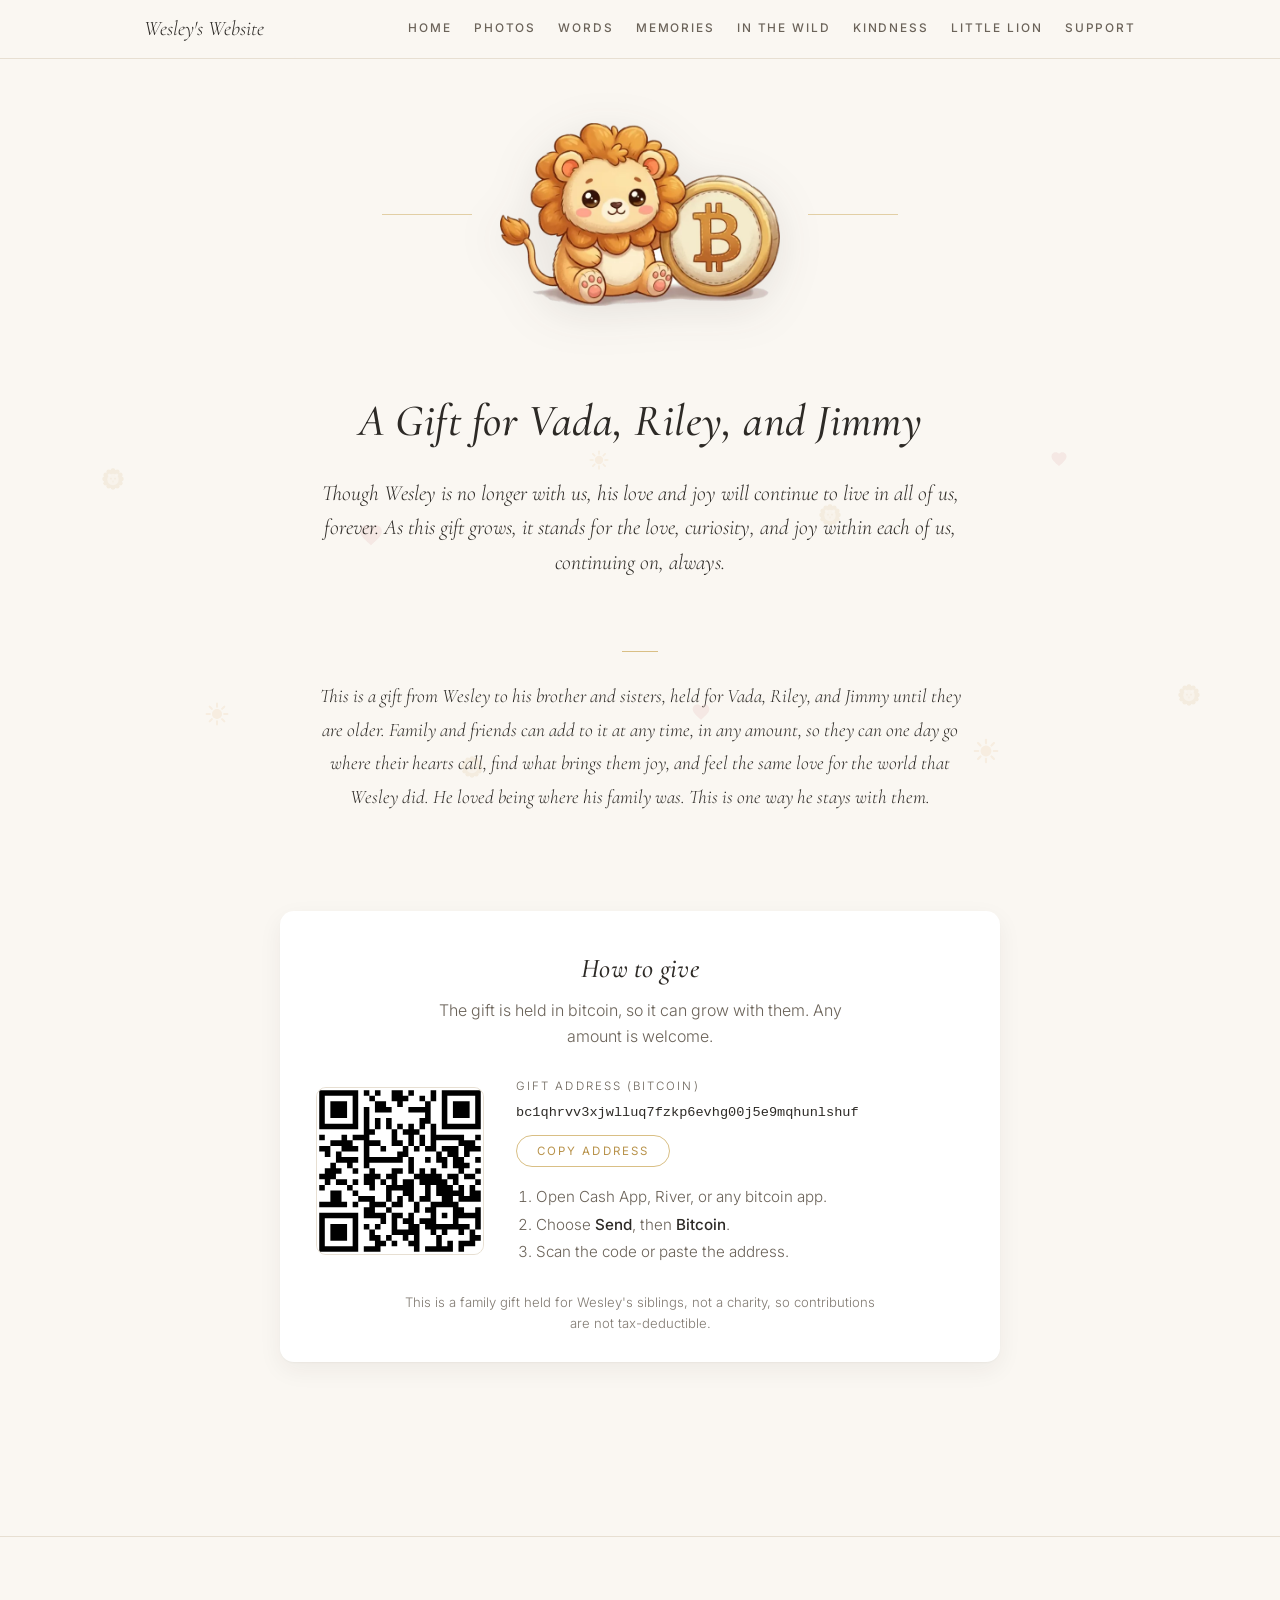
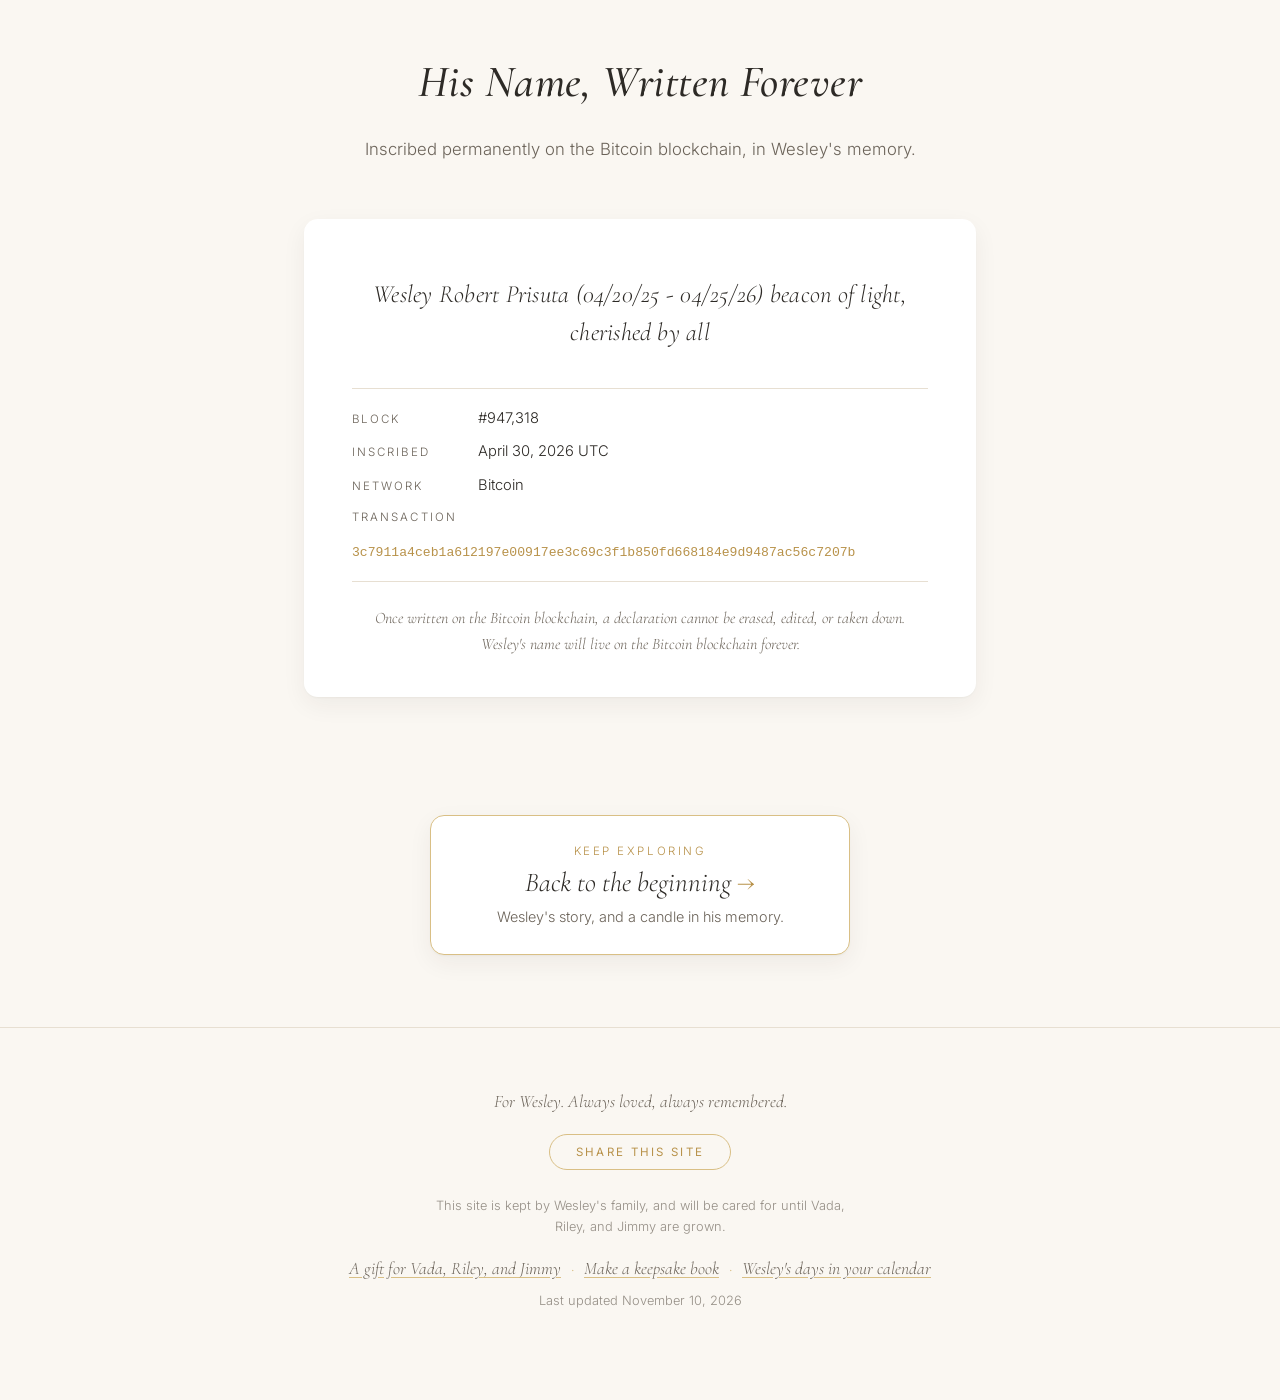
==== commit 7918b7da: "Remove the Letters for Later section The page, menu link, home card, form, and letter submission rou" ====
--- a/gift.html
+++ b/gift.html
@@ -40,7 +40,6 @@
                 <a href="memories.html" data-nav="memories">Memories</a>
                 <a href="wild.html" data-nav="wild">In the Wild</a>
                 <a href="kindness.html" data-nav="kindness">Kindness</a>
-                <a href="letters.html" data-nav="letters">Letters</a>
                 <a href="little-lion.html" data-nav="little-lion">Little Lion</a>
                 <a href="support.html" data-nav="support">Support</a>
             </div>
--- a/styles.css
+++ b/styles.css
@@ -791,102 +791,6 @@
     color: var(--gold);
     font-weight: 500;
     font-size: 1.15rem;
-}
-
-/* ---------- Letters for Later ---------- */
-.letters-list {
-    display: grid;
-    gap: 18px;
-    margin-top: 36px;
-}
-
-.letter-card {
-    background: #fff;
-    border: 1px solid var(--line);
-    border-radius: var(--radius);
-    padding: 32px;
-    box-shadow: var(--shadow);
-    position: relative;
-}
-
-.letter-card.locked {
-    background: var(--bg-soft);
-    text-align: center;
-    border-style: dashed;
-    border-color: var(--gold-soft);
-}
-
-.letter-meta {
-    font-size: 0.72rem;
-    text-transform: uppercase;
-    letter-spacing: 0.2em;
-    color: var(--ink-soft);
-    margin: 0 0 8px;
-}
-
-.letter-title {
-    font-family: 'Cormorant Garamond', Georgia, serif;
-    font-style: italic;
-    font-size: 1.7rem;
-    color: var(--ink);
-    margin: 0 0 16px;
-    font-weight: 500;
-}
-
-.letter-seal {
-    font-size: 2.6rem;
-    color: var(--gold);
-    line-height: 1;
-    margin-bottom: 14px;
-}
-
-.letter-countdown {
-    font-family: 'Cormorant Garamond', Georgia, serif;
-    font-style: italic;
-    color: var(--gold);
-    font-size: 1.05rem;
-    margin: 0;
-}
-
-.letter-countdown-small {
-    color: var(--ink-soft);
-    font-size: 0.9rem;
-    margin: 4px 0 0;
-}
-
-.letter-body {
-    font-family: 'Cormorant Garamond', Georgia, serif;
-    font-size: 1.18rem;
-    line-height: 1.75;
-    color: var(--ink);
-    white-space: pre-line;
-    margin: 0;
-}
-
-.letter-signature {
-    font-style: italic;
-    color: var(--ink-soft);
-    margin: 18px 0 0;
-    text-align: right;
-    font-family: 'Cormorant Garamond', Georgia, serif;
-}
-
-.letters-empty {
-    text-align: center;
-    color: var(--ink-soft);
-    font-style: italic;
-    font-family: 'Cormorant Garamond', Georgia, serif;
-    font-size: 1.05rem;
-    padding: 40px 0;
-    margin: 0;
-}
-
-.letters-empty code {
-    font-family: 'SF Mono', Menlo, Consolas, monospace;
-    font-size: 0.85em;
-    background: var(--bg-soft);
-    padding: 2px 6px;
-    border-radius: 4px;
 }
 
 /* ---------- Memory Wall ---------- */
@@ -2338,8 +2242,7 @@
 .footer-links span { color: var(--gold-soft); }
 
 /* ---------- Lion-hearted acts ---------- */
-.acts-count,
-.letters-count {
+.acts-count {
     text-align: center;
     margin: -8px 0 32px;
     font-family: 'Cormorant Garamond', Georgia, serif;
@@ -2411,38 +2314,10 @@
 
 .acts-ideas a { color: var(--gold); }
 
-#act-form,
-#letter-form {
+#act-form {
     max-width: 560px;
     margin-left: auto;
     margin-right: auto;
-}
-
-/* ---------- Letters ---------- */
-.letter-quick {
-    display: flex;
-    flex-wrap: wrap;
-    gap: 8px;
-    margin-top: -8px;
-}
-
-.memory-form .letter-quick button {
-    padding: 7px 14px;
-    font-size: 0.68rem;
-    letter-spacing: 0.12em;
-    color: var(--gold);
-    background: #fff;
-    border: 1px solid var(--gold-soft);
-    justify-self: auto;
-}
-
-.memory-form .letter-quick button:hover {
-    color: #fff;
-    background: var(--gold);
-}
-
-.letter-form .form-note {
-    line-height: 1.6;
 }
 
 /* ---------- Help for families ---------- */
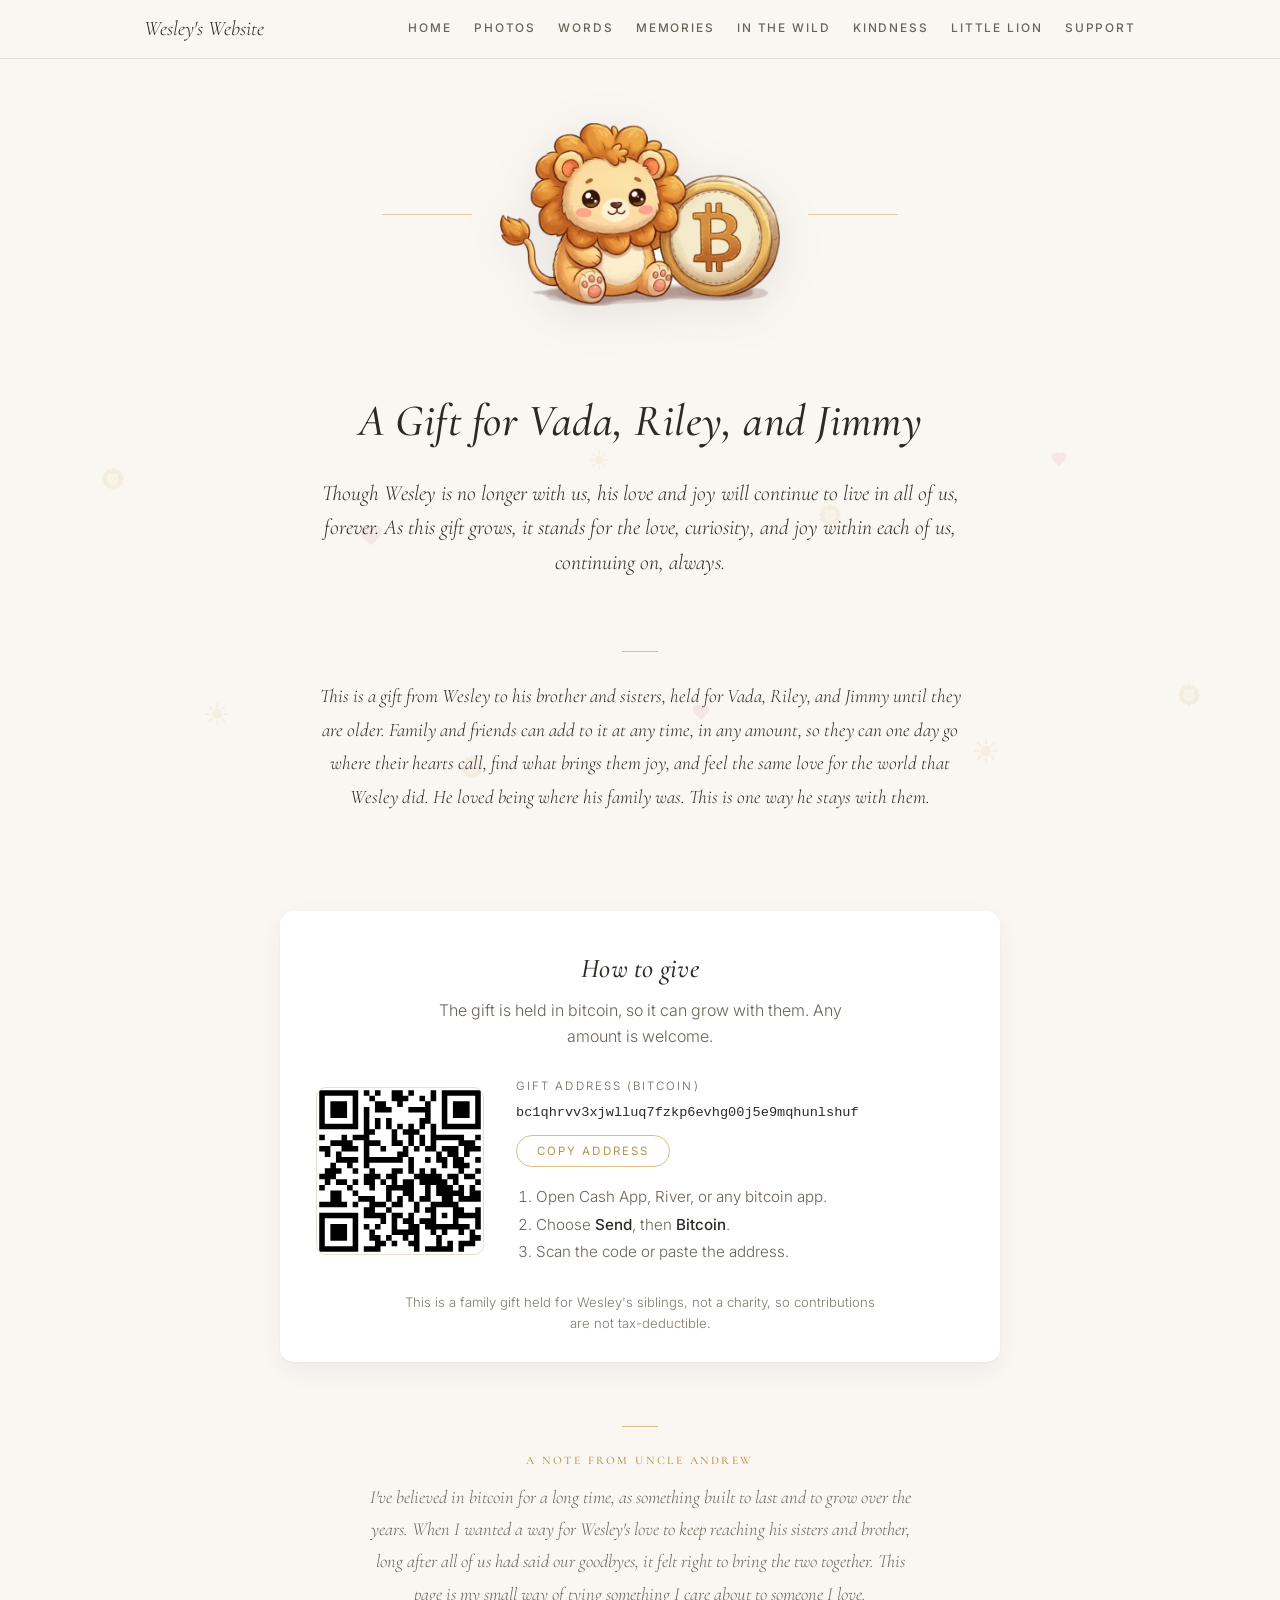
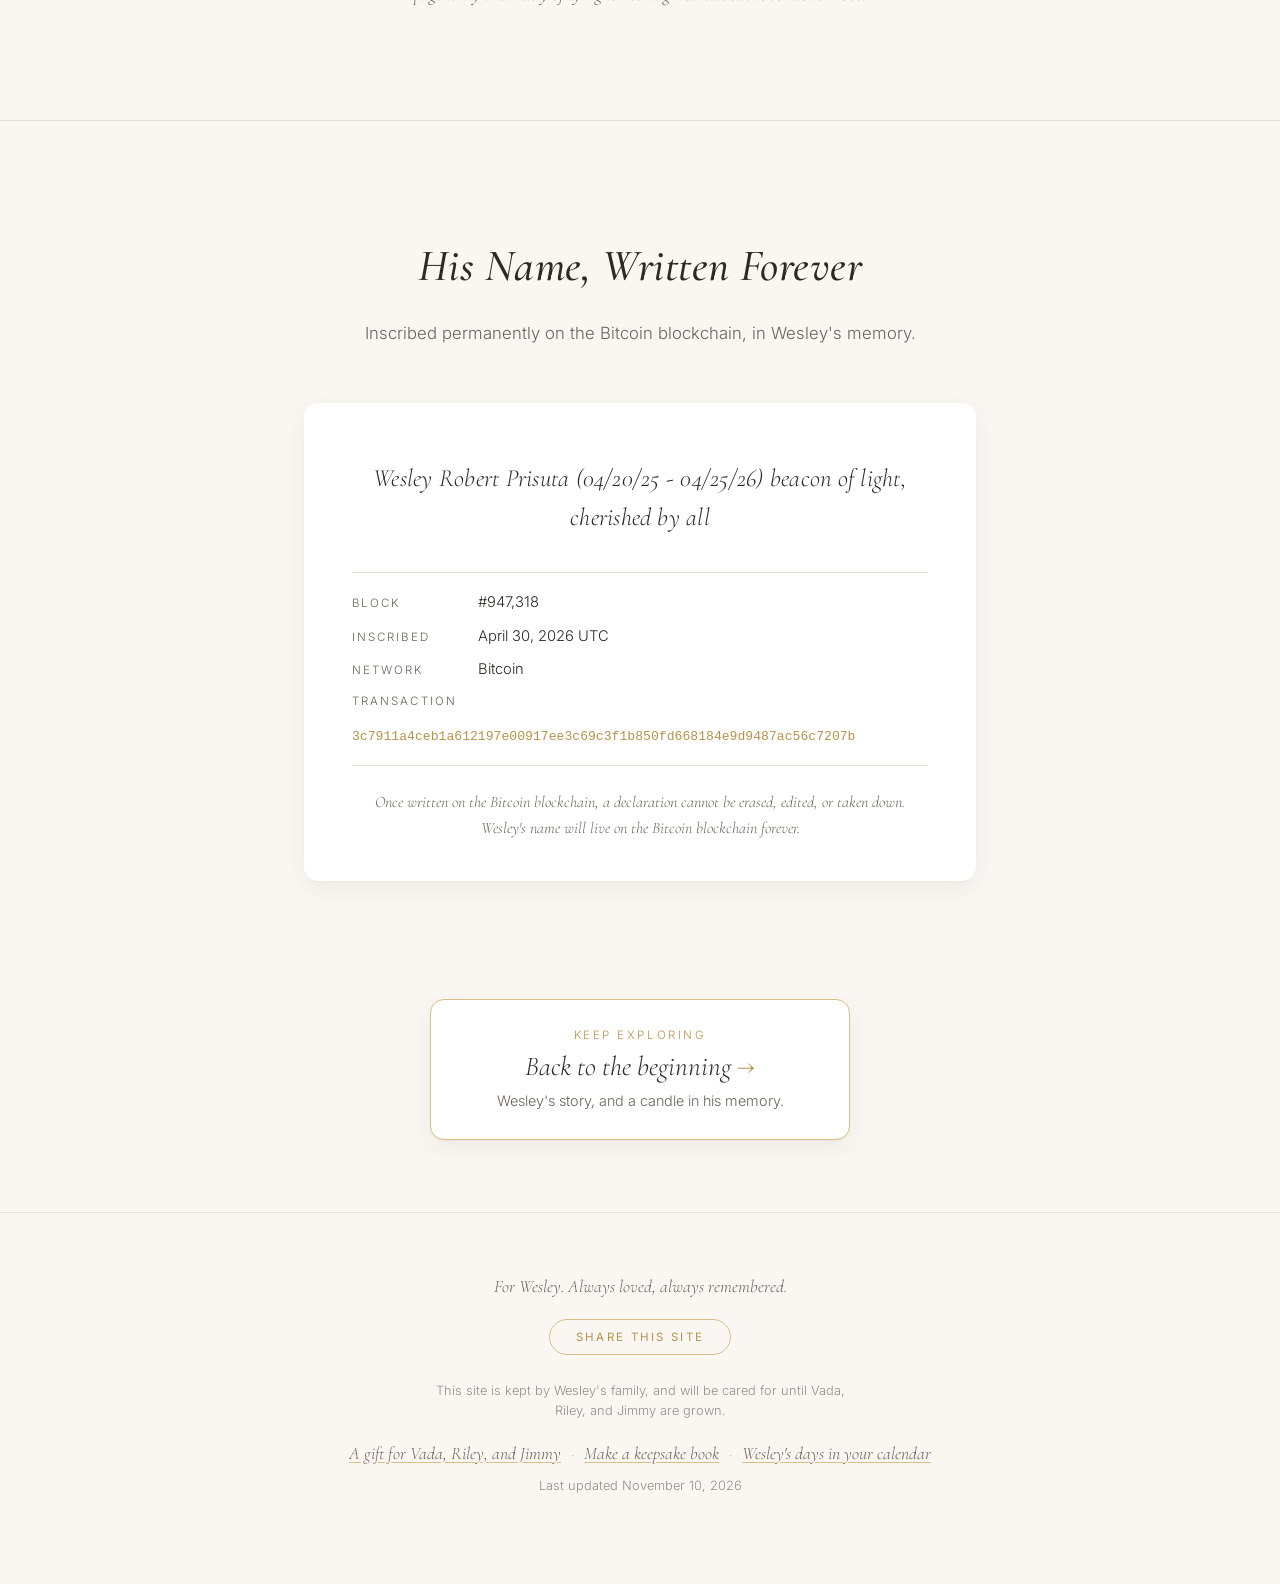
==== commit d8442790: "Gift page: add a note from Uncle Andrew Co-Authored-By: Claude Fable 5.2 <noreply@anthropic.com> Cla" ====
--- a/gift.html
+++ b/gift.html
@@ -14,22 +14,22 @@
     <meta property="og:site_name" content="Wesley's Website" />
     <meta property="og:title" content="A Gift for Vada, Riley, and Jimmy | Wesley's Website | In Loving Memory" />
     <meta property="og:description" content="A gift from Wesley, held for his brother and sisters until they are older." />
-    <meta property="og:image" content="https://wesleywallet.mcgreevyandrew.workers.dev/assets/og-image.png" />
+    <meta property="og:image" content="https://wesleys-website.com/assets/og-image.png" />
     <meta property="og:image:width" content="1200" />
     <meta property="og:image:height" content="630" />
     <meta property="og:image:alt" content="A stuffed lion with the title Wesley's Website." />
-    <meta property="og:url" content="https://wesleywallet.mcgreevyandrew.workers.dev/gift.html" />
+    <meta property="og:url" content="https://wesleys-website.com/gift.html" />
     <meta name="twitter:card" content="summary_large_image" />
     <meta name="twitter:title" content="A Gift for Vada, Riley, and Jimmy | Wesley's Website | In Loving Memory" />
     <meta name="twitter:description" content="A gift from Wesley, held for his brother and sisters until they are older." />
-    <meta name="twitter:image" content="https://wesleywallet.mcgreevyandrew.workers.dev/assets/og-image.png" />
+    <meta name="twitter:image" content="https://wesleys-website.com/assets/og-image.png" />
 
     <link rel="preconnect" href="https://fonts.googleapis.com" />
     <link rel="preconnect" href="https://fonts.gstatic.com" crossorigin />
     <link href="https://fonts.googleapis.com/css2?family=Cormorant+Garamond:ital,wght@0,400;0,500;0,600;1,400;1,500&family=Inter:wght@300;400;500;600&display=swap" rel="stylesheet" />
     <link rel="stylesheet" href="styles.css" />
 </head>
-<body>
+<body data-companion="IMG_0011.jpeg">
     <nav class="site-nav" aria-label="Site">
         <div class="site-nav-inner">
             <a class="site-nav-brand" href="index.html">Wesley's Website</a>
@@ -96,6 +96,17 @@
                         so contributions are not tax-deductible.
                     </p>
                 </div>
+
+                <aside class="gift-from">
+                    <h3>A note from Uncle Andrew</h3>
+                    <p>
+                        I've believed in bitcoin for a long time, as something built to last
+                        and to grow over the years. When I wanted a way for Wesley's love to keep
+                        reaching his sisters and brother, long after all of us had said our
+                        goodbyes, it felt right to bring the two together. This page is my small
+                        way of tying something I care about to someone I love.
+                    </p>
+                </aside>
             </div>
         </section>
 
--- a/styles.css
+++ b/styles.css
@@ -34,6 +34,11 @@
     line-height: 1.6;
     -webkit-font-smoothing: antialiased;
     -moz-osx-font-smoothing: grayscale;
+}
+
+/* Anything marked hidden stays hidden, even if a class gives it a layout. */
+[hidden] {
+    display: none !important;
 }
 
 /* ---------- Floating background ---------- */
@@ -1606,69 +1611,6 @@
     line-height: 1;
     padding: 6px 10px;
     cursor: pointer;
-}
-
-/* Blended sunrise */
-.sr-mesh-frame {
-    max-width: 1100px;
-    margin: 0 auto;
-    border-radius: var(--radius);
-    overflow: hidden;
-    box-shadow: 0 2px 4px rgba(45, 42, 38, 0.06), 0 18px 40px rgba(45, 42, 38, 0.16);
-    background: #2d2a26;
-}
-
-.sr-blend-status {
-    margin: 0;
-    padding: 120px 20px;
-    text-align: center;
-    color: #f3ede4;
-    font-family: 'Cormorant Garamond', Georgia, serif;
-    font-style: italic;
-    font-size: 1.3rem;
-}
-
-.sr-mesh-frame canvas {
-    display: block;
-    width: 100%;
-    height: auto;
-}
-
-.sr-mesh-actions {
-    display: flex;
-    justify-content: center;
-    gap: 10px;
-    margin: 18px 0 6px;
-    flex-wrap: wrap;
-}
-
-.sr-chip {
-    font-family: 'Inter', sans-serif;
-    font-size: 0.72rem;
-    letter-spacing: 0.16em;
-    text-transform: uppercase;
-    color: var(--gold);
-    background: #fff;
-    border: 1px solid var(--gold-soft);
-    border-radius: 999px;
-    padding: 9px 20px;
-    cursor: pointer;
-}
-
-.sr-chip:hover:not(:disabled) {
-    background: var(--gold);
-    border-color: var(--gold);
-    color: #fff;
-}
-
-.sr-chip:disabled {
-    opacity: 0.5;
-    cursor: default;
-}
-
-[data-panel="mesh"] .form-note,
-[data-panel="mesh"] + .sunset-empty {
-    text-align: center;
 }
 
 @media (max-width: 600px) {
@@ -2443,6 +2385,11 @@
     .sr-map { height: 360px; }
 }
 
+/* Warm the map's colors so it sits with the rest of the page */
+.sr-map .leaflet-tile-pane {
+    filter: sepia(0.25) saturate(0.85) brightness(1.03);
+}
+
 .sr-map-pop img {
     display: block;
     width: 200px;
@@ -2568,3 +2515,289 @@
     .kb-section { page-break-before: always; }
     .will-reveal { opacity: 1 !important; transform: none !important; }
 }
+
+/* ---------- Wesley alongside (faded photo on pages without photos) ---------- */
+.companion {
+    position: fixed;
+    right: 0;
+    bottom: 0;
+    width: min(36vw, 560px);
+    height: min(82vh, 760px);
+    pointer-events: none;
+    z-index: 0;
+    opacity: 0;
+    transition: opacity 1.6s ease;
+    -webkit-mask-image: radial-gradient(ellipse 62% 58% at 58% 42%, #000 38%, transparent 78%);
+    mask-image: radial-gradient(ellipse 62% 58% at 58% 42%, #000 38%, transparent 78%);
+}
+
+.companion.is-shown {
+    opacity: 0.2;
+}
+
+.companion img {
+    width: 100%;
+    height: 100%;
+    object-fit: cover;
+    object-position: 57% 30%;
+    filter: sepia(0.3) saturate(0.8) contrast(0.9);
+}
+
+/* Narrower screens: smaller and fainter, tucked in the lower corner. */
+@media (max-width: 900px) {
+    .companion {
+        width: 62vw;
+        height: 46vh;
+    }
+    .companion.is-shown { opacity: 0.16; }
+}
+
+@media (prefers-reduced-motion: reduce) {
+    .companion { transition: none; }
+}
+
+@media print {
+    .companion { display: none !important; }
+}
+
+/* ---------- Welcome strip (home) ---------- */
+.welcome {
+    position: relative;
+    z-index: 1;
+    padding: 28px 0 0;
+    text-align: center;
+}
+
+.start-here {
+    margin: 0;
+    color: var(--ink-soft);
+    font-size: 0.98rem;
+    line-height: 1.7;
+}
+
+.start-here strong {
+    font-family: 'Cormorant Garamond', Georgia, serif;
+    font-style: italic;
+    font-weight: 500;
+    font-size: 1.2rem;
+    color: var(--gold);
+    margin-right: 4px;
+}
+
+.start-here a,
+.whats-new-items a {
+    color: var(--ink);
+    text-decoration: underline;
+    text-decoration-color: var(--gold-soft);
+    text-underline-offset: 3px;
+}
+
+.start-here a:hover,
+.whats-new-items a:hover { color: var(--gold); }
+
+.whats-new {
+    display: inline-flex;
+    flex-wrap: wrap;
+    align-items: center;
+    justify-content: center;
+    gap: 6px 14px;
+    margin-top: 18px;
+    padding: 10px 20px;
+    background: #fff;
+    border: 1px solid var(--gold-soft);
+    border-radius: 18px;
+    box-shadow: var(--shadow);
+    font-size: 0.9rem;
+}
+
+.whats-new-label {
+    font-size: 0.68rem;
+    letter-spacing: 0.2em;
+    text-transform: uppercase;
+    color: var(--gold);
+}
+
+.whats-new-items {
+    display: inline-flex;
+    flex-wrap: wrap;
+    justify-content: center;
+    gap: 4px 10px;
+}
+
+.whats-new-items span { color: var(--gold-soft); }
+
+/* ---------- Words left with a candle ---------- */
+.candle-note {
+    max-width: 440px;
+    margin: 26px auto 0;
+    display: grid;
+    gap: 10px;
+    text-align: center;
+}
+
+.candle-note label {
+    font-family: 'Cormorant Garamond', Georgia, serif;
+    font-style: italic;
+    font-size: 1.1rem;
+    color: var(--ink-soft);
+}
+
+.candle-note input[type="text"] {
+    font: inherit;
+    font-size: 1rem;
+    padding: 11px 14px;
+    border: 1px solid var(--line);
+    border-radius: 6px;
+    background: #fff;
+    color: var(--ink);
+    width: 100%;
+    min-width: 0;
+}
+
+.candle-note input[type="text"]:focus {
+    outline: none;
+    border-color: var(--gold);
+    box-shadow: 0 0 0 3px rgba(184, 146, 74, 0.15);
+}
+
+.candle-note-row {
+    display: flex;
+    gap: 10px;
+}
+
+.candle-note button {
+    flex: 0 0 auto;
+    font-family: 'Inter', sans-serif;
+    font-size: 0.74rem;
+    font-weight: 500;
+    letter-spacing: 0.18em;
+    text-transform: uppercase;
+    padding: 0 22px;
+    border: 0;
+    border-radius: 999px;
+    background: var(--gold);
+    color: #fff;
+    cursor: pointer;
+}
+
+.candle-note button:hover:not(:disabled) { background: var(--ink); }
+.candle-note .form-note { margin: 0; }
+
+.candle-notes {
+    max-width: 520px;
+    margin: 30px auto 0;
+    display: grid;
+    gap: 10px;
+}
+
+.candle-note-item {
+    display: flex;
+    align-items: baseline;
+    gap: 10px;
+    margin: 0;
+    text-align: left;
+    font-family: 'Cormorant Garamond', Georgia, serif;
+    font-size: 1.12rem;
+    line-height: 1.5;
+    color: var(--ink);
+}
+
+.candle-note-item em {
+    font-family: 'Inter', sans-serif;
+    font-style: normal;
+    font-size: 0.78rem;
+    color: var(--ink-soft);
+    margin-left: 4px;
+    white-space: nowrap;
+}
+
+.candle-note-flame {
+    flex: 0 0 auto;
+    width: 8px;
+    height: 12px;
+    border-radius: 50% 50% 50% 50% / 60% 60% 40% 40%;
+    background: radial-gradient(circle at 50% 70%, #ffd87a, #ffb84a);
+    transform: translateY(1px);
+}
+
+/* ---------- Photo captions in the viewer ---------- */
+.lb-caption {
+    position: absolute;
+    left: 16px;
+    right: 16px;
+    bottom: 40px;
+    margin: 0;
+    text-align: center;
+    color: #f3ede4;
+    font-family: 'Cormorant Garamond', Georgia, serif;
+    font-style: italic;
+    font-size: 1.2rem;
+    text-shadow: 0 1px 6px rgba(0, 0, 0, 0.7);
+    pointer-events: none;
+}
+
+.lb-caption:empty { display: none; }
+
+@media (max-width: 600px) {
+    .whats-new-items { flex-direction: column; gap: 4px; }
+    .whats-new-items span { display: none; }
+}
+
+/* A darker backdrop so captions stay easy to read */
+.lightbox { background: rgba(30, 27, 23, 0.96); }
+
+/* ---------- Thank-you with a way to share again ---------- */
+.form-success p { margin: 0 0 14px; }
+
+.form-again {
+    font-family: 'Inter', sans-serif;
+    font-size: 0.72rem;
+    letter-spacing: 0.16em;
+    text-transform: uppercase;
+    color: var(--gold);
+    background: #fff;
+    border: 1px solid var(--gold-soft);
+    border-radius: 999px;
+    padding: 9px 20px;
+    cursor: pointer;
+}
+
+.form-again:hover {
+    background: var(--gold);
+    border-color: var(--gold);
+    color: #fff;
+}
+
+/* ---------- A note from Uncle Andrew (gift page) ---------- */
+.gift-from {
+    max-width: 560px;
+    margin: 56px auto 0;
+    text-align: center;
+}
+
+.gift-from::before {
+    content: "";
+    display: block;
+    width: 36px;
+    height: 1px;
+    background: var(--gold-soft);
+    margin: 0 auto 24px;
+}
+
+.gift-from h3 {
+    margin: 0 0 12px;
+    font-size: 0.72rem;
+    font-weight: 500;
+    letter-spacing: 0.22em;
+    text-transform: uppercase;
+    color: var(--gold);
+}
+
+.gift-from p {
+    margin: 0;
+    font-family: 'Cormorant Garamond', Georgia, serif;
+    font-style: italic;
+    font-size: 1.15rem;
+    line-height: 1.75;
+    color: var(--ink-soft);
+}
